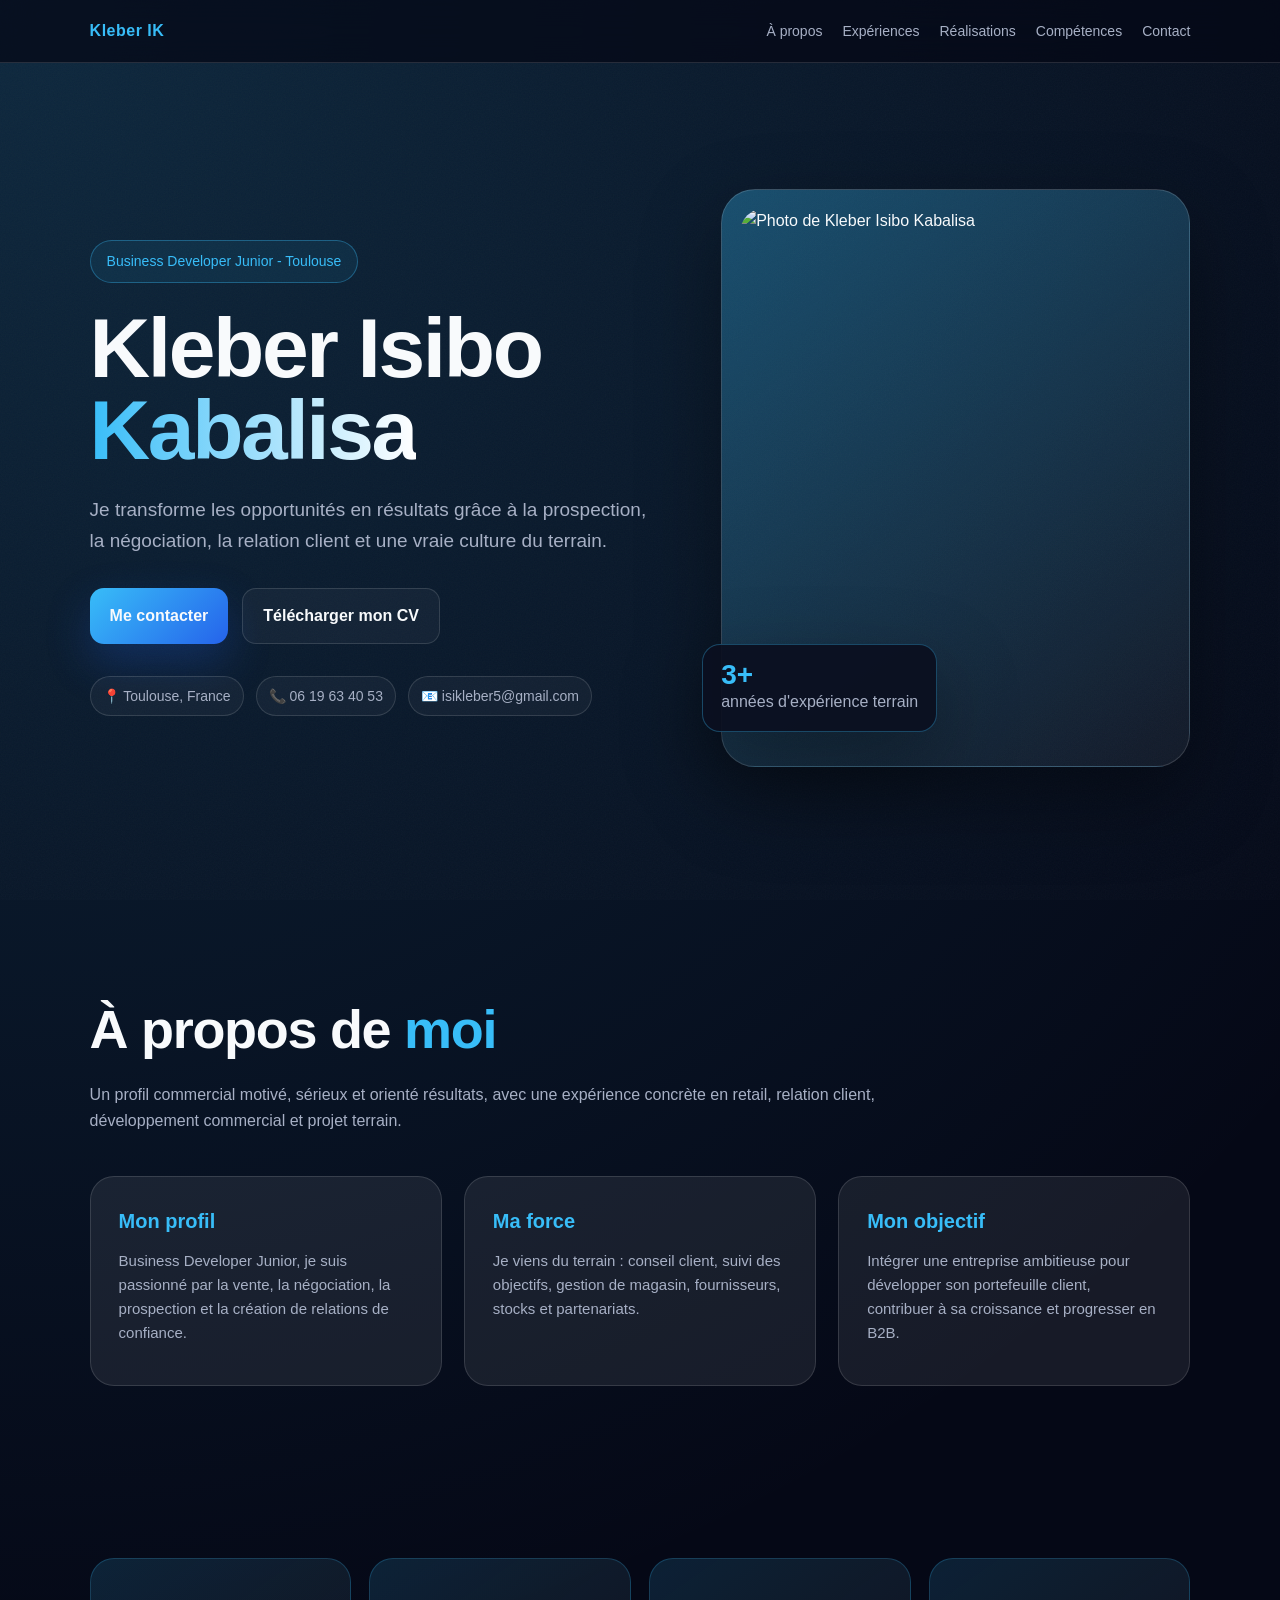
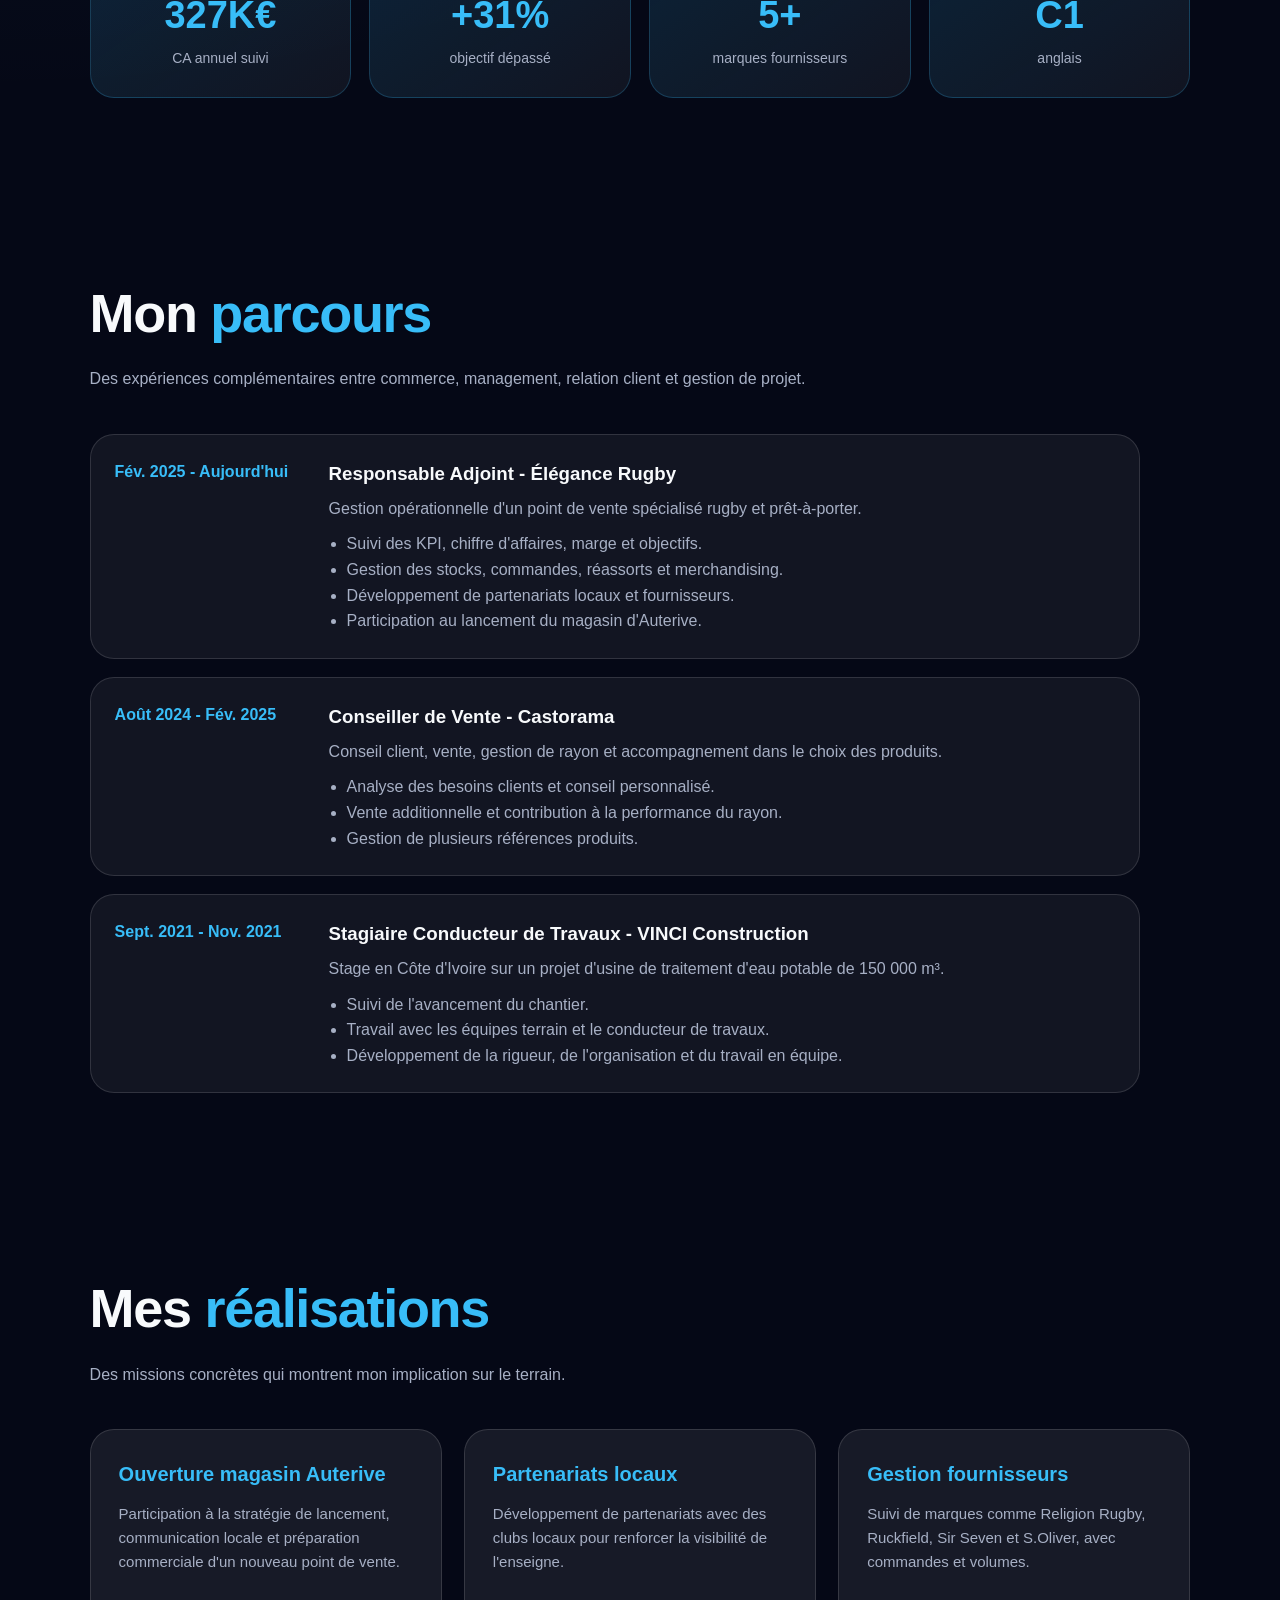
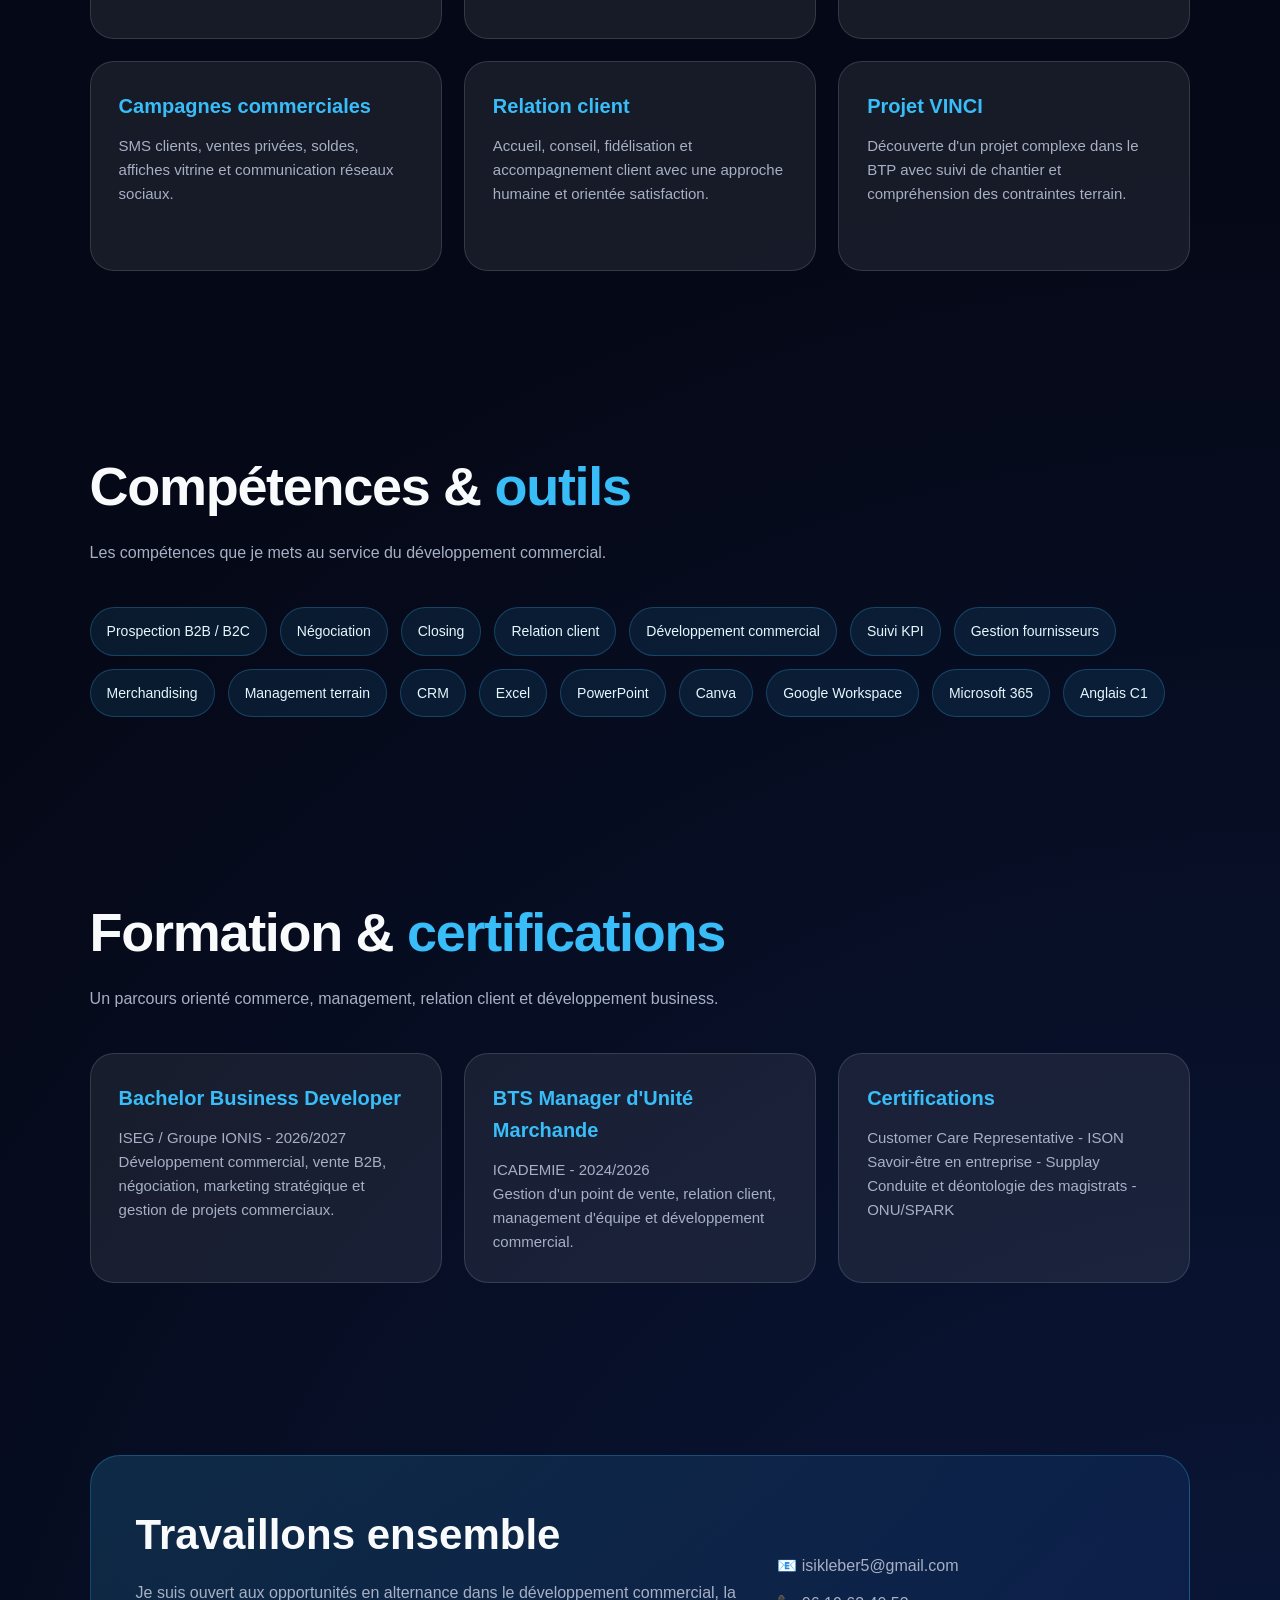
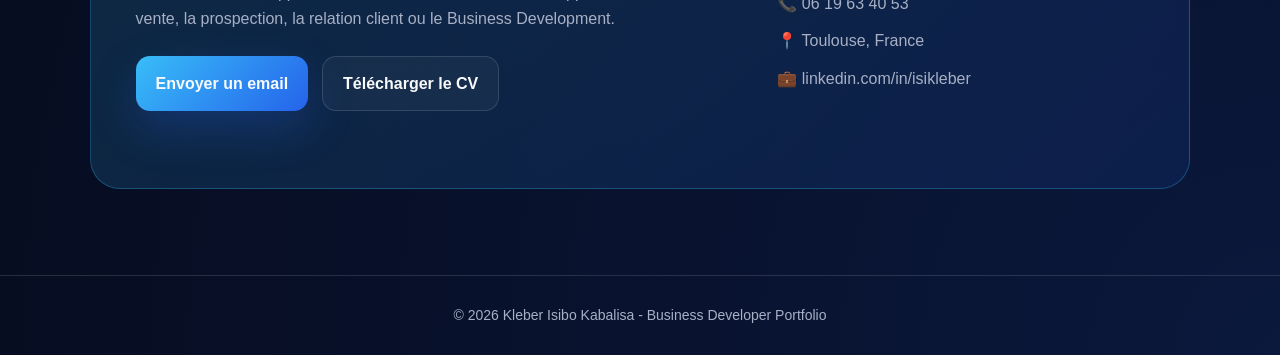
==== index.html @ 470074a5 "Add files via upload" ====
<!DOCTYPE html>
<html lang="fr">
<head>
  <meta charset="UTF-8" />
  <meta name="viewport" content="width=device-width, initial-scale=1.0" />
  <title>Kleber Isibo Kabalisa | Business Developer</title>
  <meta name="description" content="Portfolio professionnel de Kleber Isibo Kabalisa, Business Developer Junior basé à Toulouse." />
  <meta property="og:title" content="Kleber Isibo Kabalisa | Business Developer" />
  <meta property="og:description" content="Portfolio, expériences, réalisations et contact professionnel." />
  <style>
    :root{--bg:#050816;--bg2:#0b1020;--text:#f8fafc;--muted:#a7b0c5;--blue:#38bdf8;--blue2:#2563eb;--card:rgba(255,255,255,.075);--line:rgba(255,255,255,.13);--shadow:0 30px 80px rgba(0,0,0,.35)}
    *{box-sizing:border-box;margin:0;padding:0;scroll-behavior:smooth;font-family:Inter,Arial,sans-serif}body{background:radial-gradient(circle at top left,rgba(56,189,248,.18),transparent 32%),radial-gradient(circle at bottom right,rgba(37,99,235,.18),transparent 34%),var(--bg);color:var(--text);line-height:1.6;overflow-x:hidden}a{text-decoration:none;color:inherit}.noise{position:fixed;inset:0;pointer-events:none;opacity:.06;background-image:url("data:image/svg+xml,%3Csvg xmlns='http://www.w3.org/2000/svg' width='140' height='140'%3E%3Cfilter id='n'%3E%3CfeTurbulence type='fractalNoise' baseFrequency='.75' numOctaves='3' stitchTiles='stitch'/%3E%3C/filter%3E%3Crect width='100%25' height='100%25' filter='url(%23n)' opacity='.55'/%3E%3C/svg%3E");z-index:1}nav{position:fixed;z-index:30;top:0;left:0;width:100%;padding:18px 7%;display:flex;justify-content:space-between;align-items:center;background:rgba(5,8,22,.72);backdrop-filter:blur(18px);border-bottom:1px solid var(--line)}.logo{font-weight:900;color:var(--blue);letter-spacing:.5px}.nav{display:flex;gap:20px;color:var(--muted);font-size:14px}.nav a:hover{color:var(--blue)}.hero{min-height:100vh;padding:128px 7% 72px;display:grid;grid-template-columns:1.1fr .9fr;gap:58px;align-items:center;position:relative;z-index:2}.badge{display:inline-flex;padding:9px 16px;border-radius:99px;border:1px solid rgba(56,189,248,.35);background:rgba(56,189,248,.08);color:var(--blue);font-size:14px;margin-bottom:24px}.hero h1{font-size:clamp(44px,7vw,84px);line-height:.98;letter-spacing:-2.4px;margin-bottom:24px}.hero h1 span{background:linear-gradient(90deg,#38bdf8,#fff);-webkit-background-clip:text;color:transparent}.lead{color:var(--muted);font-size:19px;max-width:720px;margin-bottom:32px}.buttons{display:flex;gap:14px;flex-wrap:wrap;margin-bottom:32px}.btn{padding:14px 20px;border-radius:14px;font-weight:850;display:inline-flex;align-items:center;gap:8px;transition:.25s}.primary{background:linear-gradient(135deg,var(--blue),var(--blue2));box-shadow:0 18px 44px rgba(37,99,235,.25)}.secondary{border:1px solid var(--line);background:rgba(255,255,255,.04)}.btn:hover{transform:translateY(-4px)}.quick{display:flex;gap:12px;flex-wrap:wrap;color:var(--muted);font-size:14px}.quick span{border:1px solid var(--line);background:rgba(255,255,255,.04);padding:8px 12px;border-radius:99px}.portrait{padding:18px;border-radius:34px;border:1px solid rgba(255,255,255,.15);background:linear-gradient(145deg,rgba(56,189,248,.32),rgba(255,255,255,.05));box-shadow:var(--shadow);position:relative}.portrait img{width:100%;display:block;aspect-ratio:4/5;object-fit:cover;object-position:center top;border-radius:25px}.float{position:absolute;left:-20px;bottom:34px;background:rgba(11,16,32,.92);border:1px solid rgba(56,189,248,.32);padding:16px 18px;border-radius:18px;box-shadow:var(--shadow);color:var(--muted)}.float strong{display:block;color:var(--blue);font-size:28px;line-height:1}section{position:relative;z-index:2;padding:86px 7%}.head{max-width:850px;margin-bottom:42px}.head h2{font-size:clamp(32px,5vw,54px);letter-spacing:-1.3px;margin-bottom:10px}.head span{color:var(--blue)}.head p{color:var(--muted)}.grid{display:grid;grid-template-columns:repeat(3,1fr);gap:22px}.card{background:var(--card);border:1px solid var(--line);border-radius:24px;padding:28px;transition:.25s;min-height:210px}.card:hover{transform:translateY(-8px);border-color:rgba(56,189,248,.45);box-shadow:var(--shadow)}.card h3{font-size:20px;color:var(--blue);margin-bottom:12px}.card p,.card li{color:var(--muted);font-size:15px}ul{margin-left:18px;margin-top:10px}.stats{display:grid;grid-template-columns:repeat(4,1fr);gap:18px}.stat{background:linear-gradient(145deg,rgba(56,189,248,.14),rgba(255,255,255,.05));border:1px solid rgba(56,189,248,.22);border-radius:24px;padding:26px;text-align:center}.stat strong{font-size:38px;color:var(--blue);display:block}.stat span{color:var(--muted);font-size:14px}.timeline{display:grid;gap:18px;max-width:1050px}.item{display:grid;grid-template-columns:190px 1fr;gap:24px;background:rgba(255,255,255,.055);border:1px solid var(--line);border-radius:24px;padding:24px}.date{color:var(--blue);font-weight:900}.item h3{margin-bottom:7px}.item p,.item li{color:var(--muted)}.skills{display:flex;flex-wrap:wrap;gap:13px}.skill{padding:12px 16px;border-radius:99px;border:1px solid rgba(56,189,248,.25);background:rgba(56,189,248,.1);color:#e6f7ff;font-size:14px}.contact{display:grid;grid-template-columns:1.25fr .75fr;gap:30px;align-items:center;border-radius:30px;border:1px solid rgba(56,189,248,.28);background:linear-gradient(135deg,rgba(56,189,248,.17),rgba(37,99,235,.1));padding:45px}.contact h2{font-size:42px;margin-bottom:12px}.contact p,.contact-list{color:var(--muted)}.contact-list{display:grid;gap:12px}.reveal{opacity:0;transform:translateY(26px);animation:reveal .8s ease forwards}@keyframes reveal{to{opacity:1;transform:none}}footer{position:relative;z-index:2;text-align:center;border-top:1px solid var(--line);padding:28px 7%;color:var(--muted);font-size:14px}@media(max-width:960px){.hero,.contact{grid-template-columns:1fr}.grid,.stats{grid-template-columns:1fr 1fr}.float{left:12px}}@media(max-width:680px){nav{align-items:flex-start;flex-direction:column;gap:10px}.nav{flex-wrap:wrap;gap:12px}.hero{padding-top:165px}.grid,.stats{grid-template-columns:1fr}.item{grid-template-columns:1fr}.hero h1{letter-spacing:-1px}}
  </style>
</head>
<body>
<div class="noise"></div>
<nav><div class="logo">Kleber IK</div><div class="nav"><a href="#about">À propos</a><a href="#experience">Expériences</a><a href="#projects">Réalisations</a><a href="#skills">Compétences</a><a href="#contact">Contact</a></div></nav>
<header class="hero">
  <div class="reveal"><div class="badge">Business Developer Junior - Toulouse</div><h1>Kleber Isibo <span>Kabalisa</span></h1><p class="lead">Je transforme les opportunités en résultats grâce à la prospection, la négociation, la relation client et une vraie culture du terrain.</p><div class="buttons"><a class="btn primary" href="#contact">Me contacter</a><a class="btn secondary" href="CV_Kleber_Isibo_Kabalisa_Premium.pdf" download>Télécharger mon CV</a></div><div class="quick"><span>📍 Toulouse, France</span><span>📞 06 19 63 40 53</span><span>📧 isikleber5@gmail.com</span></div></div>
  <div class="portrait reveal"><img src="photo-kleber.jpeg" alt="Photo de Kleber Isibo Kabalisa"><div class="float"><strong>3+</strong>années d'expérience terrain</div></div>
</header>
<section id="about"><div class="head"><h2>À propos de <span>moi</span></h2><p>Un profil commercial motivé, sérieux et orienté résultats, avec une expérience concrète en retail, relation client, développement commercial et projet terrain.</p></div><div class="grid"><div class="card"><h3>Mon profil</h3><p>Business Developer Junior, je suis passionné par la vente, la négociation, la prospection et la création de relations de confiance.</p></div><div class="card"><h3>Ma force</h3><p>Je viens du terrain : conseil client, suivi des objectifs, gestion de magasin, fournisseurs, stocks et partenariats.</p></div><div class="card"><h3>Mon objectif</h3><p>Intégrer une entreprise ambitieuse pour développer son portefeuille client, contribuer à sa croissance et progresser en B2B.</p></div></div></section>
<section><div class="stats"><div class="stat"><strong>327K€</strong><span>CA annuel suivi</span></div><div class="stat"><strong>+31%</strong><span>objectif dépassé</span></div><div class="stat"><strong>5+</strong><span>marques fournisseurs</span></div><div class="stat"><strong>C1</strong><span>anglais</span></div></div></section>
<section id="experience"><div class="head"><h2>Mon <span>parcours</span></h2><p>Des expériences complémentaires entre commerce, management, relation client et gestion de projet.</p></div><div class="timeline"><div class="item"><div class="date">Fév. 2025 - Aujourd'hui</div><div><h3>Responsable Adjoint - Élégance Rugby</h3><p>Gestion opérationnelle d'un point de vente spécialisé rugby et prêt-à-porter.</p><ul><li>Suivi des KPI, chiffre d'affaires, marge et objectifs.</li><li>Gestion des stocks, commandes, réassorts et merchandising.</li><li>Développement de partenariats locaux et fournisseurs.</li><li>Participation au lancement du magasin d'Auterive.</li></ul></div></div><div class="item"><div class="date">Août 2024 - Fév. 2025</div><div><h3>Conseiller de Vente - Castorama</h3><p>Conseil client, vente, gestion de rayon et accompagnement dans le choix des produits.</p><ul><li>Analyse des besoins clients et conseil personnalisé.</li><li>Vente additionnelle et contribution à la performance du rayon.</li><li>Gestion de plusieurs références produits.</li></ul></div></div><div class="item"><div class="date">Sept. 2021 - Nov. 2021</div><div><h3>Stagiaire Conducteur de Travaux - VINCI Construction</h3><p>Stage en Côte d'Ivoire sur un projet d'usine de traitement d'eau potable de 150 000 m³.</p><ul><li>Suivi de l'avancement du chantier.</li><li>Travail avec les équipes terrain et le conducteur de travaux.</li><li>Développement de la rigueur, de l'organisation et du travail en équipe.</li></ul></div></div></div></section>
<section id="projects"><div class="head"><h2>Mes <span>réalisations</span></h2><p>Des missions concrètes qui montrent mon implication sur le terrain.</p></div><div class="grid"><div class="card"><h3>Ouverture magasin Auterive</h3><p>Participation à la stratégie de lancement, communication locale et préparation commerciale d'un nouveau point de vente.</p></div><div class="card"><h3>Partenariats locaux</h3><p>Développement de partenariats avec des clubs locaux pour renforcer la visibilité de l'enseigne.</p></div><div class="card"><h3>Gestion fournisseurs</h3><p>Suivi de marques comme Religion Rugby, Ruckfield, Sir Seven et S.Oliver, avec commandes et volumes.</p></div><div class="card"><h3>Campagnes commerciales</h3><p>SMS clients, ventes privées, soldes, affiches vitrine et communication réseaux sociaux.</p></div><div class="card"><h3>Relation client</h3><p>Accueil, conseil, fidélisation et accompagnement client avec une approche humaine et orientée satisfaction.</p></div><div class="card"><h3>Projet VINCI</h3><p>Découverte d'un projet complexe dans le BTP avec suivi de chantier et compréhension des contraintes terrain.</p></div></div></section>
<section id="skills"><div class="head"><h2>Compétences & <span>outils</span></h2><p>Les compétences que je mets au service du développement commercial.</p></div><div class="skills"><span class="skill">Prospection B2B / B2C</span><span class="skill">Négociation</span><span class="skill">Closing</span><span class="skill">Relation client</span><span class="skill">Développement commercial</span><span class="skill">Suivi KPI</span><span class="skill">Gestion fournisseurs</span><span class="skill">Merchandising</span><span class="skill">Management terrain</span><span class="skill">CRM</span><span class="skill">Excel</span><span class="skill">PowerPoint</span><span class="skill">Canva</span><span class="skill">Google Workspace</span><span class="skill">Microsoft 365</span><span class="skill">Anglais C1</span></div></section>
<section><div class="head"><h2>Formation & <span>certifications</span></h2><p>Un parcours orienté commerce, management, relation client et développement business.</p></div><div class="grid"><div class="card"><h3>Bachelor Business Developer</h3><p>ISEG / Groupe IONIS - 2026/2027</p><p>Développement commercial, vente B2B, négociation, marketing stratégique et gestion de projets commerciaux.</p></div><div class="card"><h3>BTS Manager d'Unité Marchande</h3><p>ICADEMIE - 2024/2026</p><p>Gestion d'un point de vente, relation client, management d'équipe et développement commercial.</p></div><div class="card"><h3>Certifications</h3><p>Customer Care Representative - ISON</p><p>Savoir-être en entreprise - Supplay</p><p>Conduite et déontologie des magistrats - ONU/SPARK</p></div></div></section>
<section id="contact"><div class="contact"><div><h2>Travaillons ensemble</h2><p>Je suis ouvert aux opportunités en alternance dans le développement commercial, la vente, la prospection, la relation client ou le Business Development.</p><div class="buttons" style="margin-top:24px"><a class="btn primary" href="mailto:isikleber5@gmail.com">Envoyer un email</a><a class="btn secondary" href="CV_Kleber_Isibo_Kabalisa_Premium.pdf" download>Télécharger le CV</a></div></div><div class="contact-list"><div>📧 isikleber5@gmail.com</div><div>📞 06 19 63 40 53</div><div>📍 Toulouse, France</div><div>💼 linkedin.com/in/isikleber</div></div></div></section>
<footer>© 2026 Kleber Isibo Kabalisa - Business Developer Portfolio</footer>
</body></html>
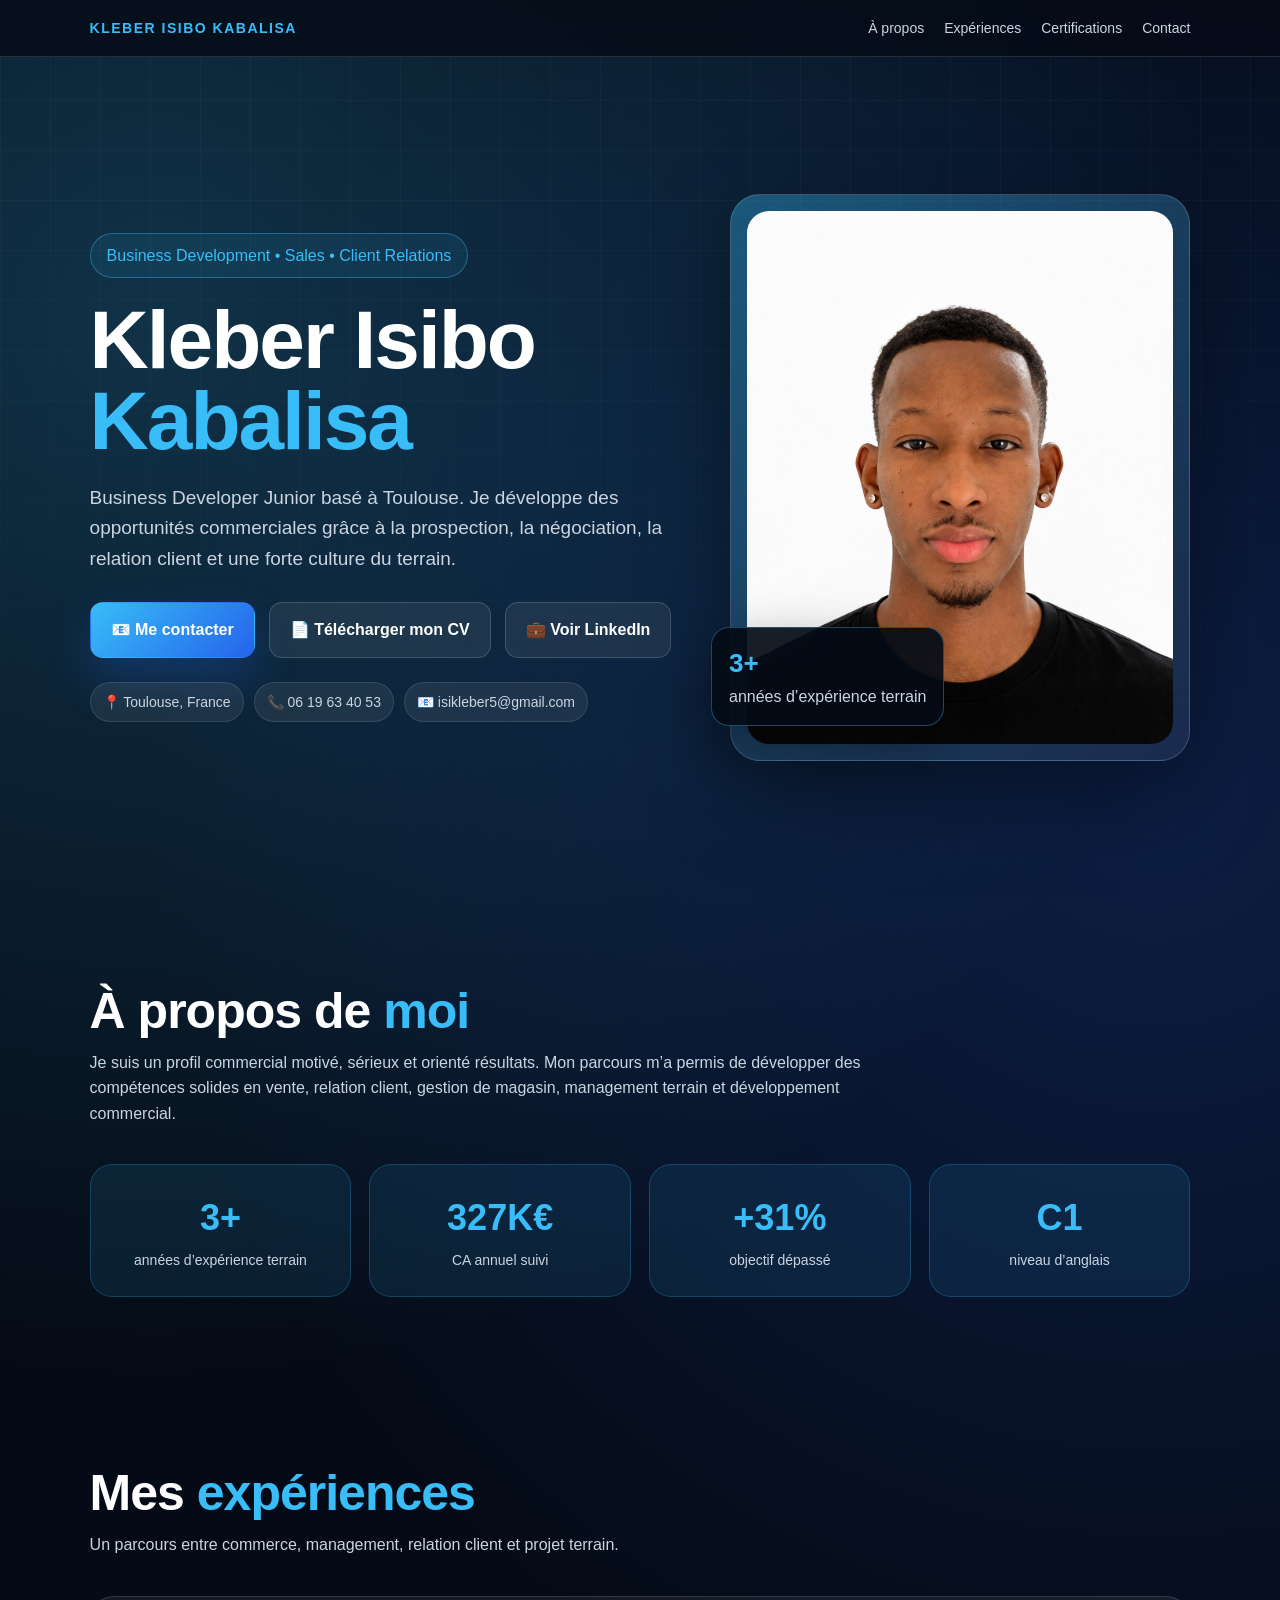
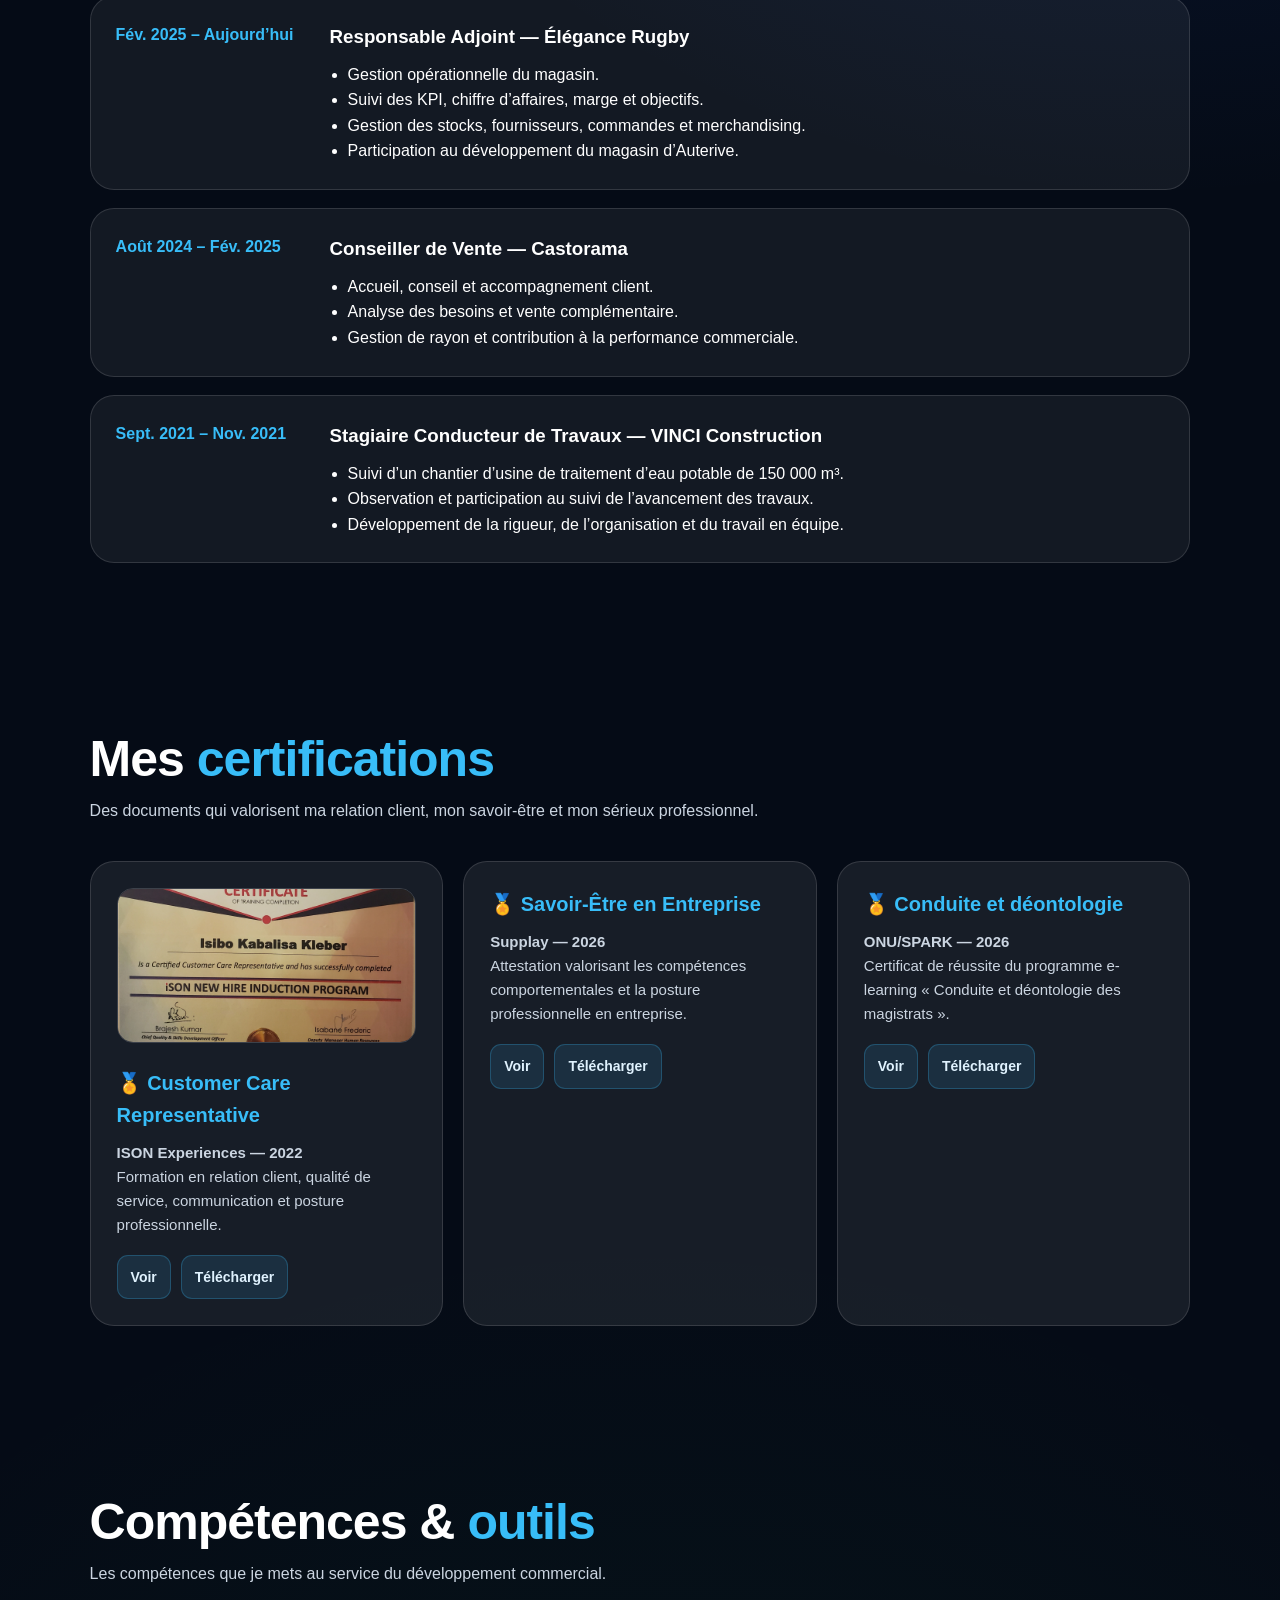
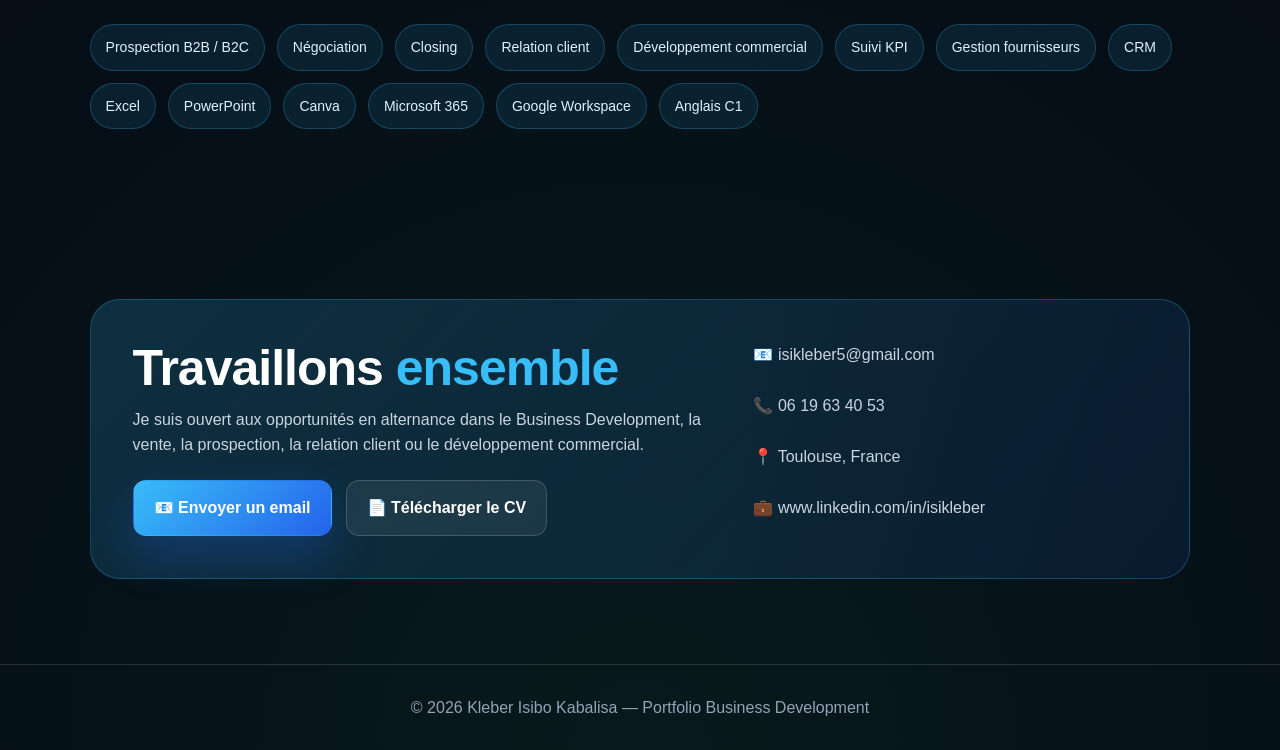
==== commit 1b1d9854: "Add files via upload" ====
--- a/index.html
+++ b/index.html
@@ -3,28 +3,525 @@
 <head>
   <meta charset="UTF-8" />
   <meta name="viewport" content="width=device-width, initial-scale=1.0" />
-  <title>Kleber Isibo Kabalisa | Business Developer</title>
-  <meta name="description" content="Portfolio professionnel de Kleber Isibo Kabalisa, Business Developer Junior basé à Toulouse." />
-  <meta property="og:title" content="Kleber Isibo Kabalisa | Business Developer" />
-  <meta property="og:description" content="Portfolio, expériences, réalisations et contact professionnel." />
+  <title>Kleber Isibo Kabalisa | Business Development</title>
+  <meta name="description" content="Portfolio professionnel de Kleber Isibo Kabalisa, Business Development, Sales et Client Relations à Toulouse." />
   <style>
-    :root{--bg:#050816;--bg2:#0b1020;--text:#f8fafc;--muted:#a7b0c5;--blue:#38bdf8;--blue2:#2563eb;--card:rgba(255,255,255,.075);--line:rgba(255,255,255,.13);--shadow:0 30px 80px rgba(0,0,0,.35)}
-    *{box-sizing:border-box;margin:0;padding:0;scroll-behavior:smooth;font-family:Inter,Arial,sans-serif}body{background:radial-gradient(circle at top left,rgba(56,189,248,.18),transparent 32%),radial-gradient(circle at bottom right,rgba(37,99,235,.18),transparent 34%),var(--bg);color:var(--text);line-height:1.6;overflow-x:hidden}a{text-decoration:none;color:inherit}.noise{position:fixed;inset:0;pointer-events:none;opacity:.06;background-image:url("data:image/svg+xml,%3Csvg xmlns='http://www.w3.org/2000/svg' width='140' height='140'%3E%3Cfilter id='n'%3E%3CfeTurbulence type='fractalNoise' baseFrequency='.75' numOctaves='3' stitchTiles='stitch'/%3E%3C/filter%3E%3Crect width='100%25' height='100%25' filter='url(%23n)' opacity='.55'/%3E%3C/svg%3E");z-index:1}nav{position:fixed;z-index:30;top:0;left:0;width:100%;padding:18px 7%;display:flex;justify-content:space-between;align-items:center;background:rgba(5,8,22,.72);backdrop-filter:blur(18px);border-bottom:1px solid var(--line)}.logo{font-weight:900;color:var(--blue);letter-spacing:.5px}.nav{display:flex;gap:20px;color:var(--muted);font-size:14px}.nav a:hover{color:var(--blue)}.hero{min-height:100vh;padding:128px 7% 72px;display:grid;grid-template-columns:1.1fr .9fr;gap:58px;align-items:center;position:relative;z-index:2}.badge{display:inline-flex;padding:9px 16px;border-radius:99px;border:1px solid rgba(56,189,248,.35);background:rgba(56,189,248,.08);color:var(--blue);font-size:14px;margin-bottom:24px}.hero h1{font-size:clamp(44px,7vw,84px);line-height:.98;letter-spacing:-2.4px;margin-bottom:24px}.hero h1 span{background:linear-gradient(90deg,#38bdf8,#fff);-webkit-background-clip:text;color:transparent}.lead{color:var(--muted);font-size:19px;max-width:720px;margin-bottom:32px}.buttons{display:flex;gap:14px;flex-wrap:wrap;margin-bottom:32px}.btn{padding:14px 20px;border-radius:14px;font-weight:850;display:inline-flex;align-items:center;gap:8px;transition:.25s}.primary{background:linear-gradient(135deg,var(--blue),var(--blue2));box-shadow:0 18px 44px rgba(37,99,235,.25)}.secondary{border:1px solid var(--line);background:rgba(255,255,255,.04)}.btn:hover{transform:translateY(-4px)}.quick{display:flex;gap:12px;flex-wrap:wrap;color:var(--muted);font-size:14px}.quick span{border:1px solid var(--line);background:rgba(255,255,255,.04);padding:8px 12px;border-radius:99px}.portrait{padding:18px;border-radius:34px;border:1px solid rgba(255,255,255,.15);background:linear-gradient(145deg,rgba(56,189,248,.32),rgba(255,255,255,.05));box-shadow:var(--shadow);position:relative}.portrait img{width:100%;display:block;aspect-ratio:4/5;object-fit:cover;object-position:center top;border-radius:25px}.float{position:absolute;left:-20px;bottom:34px;background:rgba(11,16,32,.92);border:1px solid rgba(56,189,248,.32);padding:16px 18px;border-radius:18px;box-shadow:var(--shadow);color:var(--muted)}.float strong{display:block;color:var(--blue);font-size:28px;line-height:1}section{position:relative;z-index:2;padding:86px 7%}.head{max-width:850px;margin-bottom:42px}.head h2{font-size:clamp(32px,5vw,54px);letter-spacing:-1.3px;margin-bottom:10px}.head span{color:var(--blue)}.head p{color:var(--muted)}.grid{display:grid;grid-template-columns:repeat(3,1fr);gap:22px}.card{background:var(--card);border:1px solid var(--line);border-radius:24px;padding:28px;transition:.25s;min-height:210px}.card:hover{transform:translateY(-8px);border-color:rgba(56,189,248,.45);box-shadow:var(--shadow)}.card h3{font-size:20px;color:var(--blue);margin-bottom:12px}.card p,.card li{color:var(--muted);font-size:15px}ul{margin-left:18px;margin-top:10px}.stats{display:grid;grid-template-columns:repeat(4,1fr);gap:18px}.stat{background:linear-gradient(145deg,rgba(56,189,248,.14),rgba(255,255,255,.05));border:1px solid rgba(56,189,248,.22);border-radius:24px;padding:26px;text-align:center}.stat strong{font-size:38px;color:var(--blue);display:block}.stat span{color:var(--muted);font-size:14px}.timeline{display:grid;gap:18px;max-width:1050px}.item{display:grid;grid-template-columns:190px 1fr;gap:24px;background:rgba(255,255,255,.055);border:1px solid var(--line);border-radius:24px;padding:24px}.date{color:var(--blue);font-weight:900}.item h3{margin-bottom:7px}.item p,.item li{color:var(--muted)}.skills{display:flex;flex-wrap:wrap;gap:13px}.skill{padding:12px 16px;border-radius:99px;border:1px solid rgba(56,189,248,.25);background:rgba(56,189,248,.1);color:#e6f7ff;font-size:14px}.contact{display:grid;grid-template-columns:1.25fr .75fr;gap:30px;align-items:center;border-radius:30px;border:1px solid rgba(56,189,248,.28);background:linear-gradient(135deg,rgba(56,189,248,.17),rgba(37,99,235,.1));padding:45px}.contact h2{font-size:42px;margin-bottom:12px}.contact p,.contact-list{color:var(--muted)}.contact-list{display:grid;gap:12px}.reveal{opacity:0;transform:translateY(26px);animation:reveal .8s ease forwards}@keyframes reveal{to{opacity:1;transform:none}}footer{position:relative;z-index:2;text-align:center;border-top:1px solid var(--line);padding:28px 7%;color:var(--muted);font-size:14px}@media(max-width:960px){.hero,.contact{grid-template-columns:1fr}.grid,.stats{grid-template-columns:1fr 1fr}.float{left:12px}}@media(max-width:680px){nav{align-items:flex-start;flex-direction:column;gap:10px}.nav{flex-wrap:wrap;gap:12px}.hero{padding-top:165px}.grid,.stats{grid-template-columns:1fr}.item{grid-template-columns:1fr}.hero h1{letter-spacing:-1px}}
+    :root{
+      --bg:#050b16;
+      --bg2:#071426;
+      --card:rgba(255,255,255,.075);
+      --line:rgba(255,255,255,.13);
+      --text:#ffffff;
+      --muted:#cbd5e1;
+      --blue:#38bdf8;
+      --blue2:#2563eb;
+      --green:#22c55e;
+    }
+
+    *{margin:0;padding:0;box-sizing:border-box;font-family:Arial,Helvetica,sans-serif;scroll-behavior:smooth}
+    body{
+      background:
+        radial-gradient(circle at 12% 8%, rgba(56,189,248,.22), transparent 28%),
+        radial-gradient(circle at 90% 20%, rgba(37,99,235,.22), transparent 30%),
+        radial-gradient(circle at 50% 100%, rgba(34,197,94,.08), transparent 28%),
+        var(--bg);
+      color:var(--text);
+      line-height:1.6;
+      overflow-x:hidden;
+    }
+
+    body:before{
+      content:"";
+      position:fixed;
+      inset:0;
+      background-image:
+        linear-gradient(rgba(255,255,255,.035) 1px, transparent 1px),
+        linear-gradient(90deg, rgba(255,255,255,.035) 1px, transparent 1px);
+      background-size:50px 50px;
+      mask-image:linear-gradient(to bottom, black, transparent);
+      pointer-events:none;
+      z-index:-1;
+    }
+
+    a{text-decoration:none;color:inherit}
+
+    nav{
+      position:fixed;
+      top:0;
+      width:100%;
+      padding:17px 7%;
+      display:flex;
+      justify-content:space-between;
+      align-items:center;
+      background:rgba(5,11,22,.82);
+      backdrop-filter:blur(16px);
+      border-bottom:1px solid var(--line);
+      z-index:50;
+    }
+
+    .logo{
+      font-size:14px;
+      letter-spacing:1.5px;
+      font-weight:900;
+      color:var(--blue);
+      text-transform:uppercase;
+    }
+
+    .navlinks{display:flex;gap:20px;font-size:14px;color:var(--muted)}
+    .navlinks a{transition:.25s}
+    .navlinks a:hover{color:var(--blue)}
+
+    header{
+      min-height:100vh;
+      display:grid;
+      grid-template-columns:1.12fr .88fr;
+      gap:55px;
+      align-items:center;
+      padding:125px 7% 70px;
+    }
+
+    .badge{
+      display:inline-flex;
+      padding:9px 16px;
+      border:1px solid rgba(56,189,248,.38);
+      color:var(--blue);
+      border-radius:999px;
+      background:rgba(56,189,248,.09);
+      margin-bottom:22px;
+      animation:fadeUp .8s ease both;
+    }
+
+    h1{
+      font-size:clamp(42px,7vw,82px);
+      line-height:.98;
+      letter-spacing:-2px;
+      margin-bottom:22px;
+      animation:fadeUp .9s ease both .1s;
+    }
+
+    h1 span,h2 span{color:var(--blue)}
+
+    .hero p{
+      color:var(--muted);
+      font-size:19px;
+      max-width:700px;
+      margin-bottom:28px;
+      animation:fadeUp .9s ease both .2s;
+    }
+
+    .buttons{
+      display:flex;
+      flex-wrap:wrap;
+      gap:14px;
+      margin-top:22px;
+      animation:fadeUp .9s ease both .3s;
+    }
+
+    .btn{
+      padding:14px 20px;
+      border-radius:13px;
+      font-weight:850;
+      display:inline-flex;
+      align-items:center;
+      gap:8px;
+      transition:.28s;
+      border:1px solid transparent;
+    }
+
+    .btn-primary{
+      background:linear-gradient(135deg,var(--blue),var(--blue2));
+      color:white;
+      box-shadow:0 20px 45px rgba(37,99,235,.28);
+    }
+
+    .btn-dark{
+      background:rgba(255,255,255,.07);
+      border-color:rgba(255,255,255,.16);
+      color:white;
+    }
+
+    .btn:hover{
+      transform:translateY(-4px);
+      box-shadow:0 18px 45px rgba(0,0,0,.25);
+    }
+
+    .quick{
+      display:flex;
+      flex-wrap:wrap;
+      gap:10px;
+      margin-top:24px;
+      color:var(--muted);
+      font-size:14px;
+      animation:fadeUp .9s ease both .4s;
+    }
+
+    .quick span{
+      background:rgba(255,255,255,.07);
+      border:1px solid rgba(255,255,255,.11);
+      padding:8px 12px;
+      border-radius:999px;
+    }
+
+    .photo-card{
+      position:relative;
+      padding:16px;
+      border-radius:30px;
+      background:linear-gradient(145deg,rgba(56,189,248,.35),rgba(255,255,255,.06));
+      border:1px solid rgba(255,255,255,.16);
+      box-shadow:0 35px 90px rgba(0,0,0,.40);
+      animation:floatIn 1.1s ease both .2s;
+    }
+
+    .photo-card img{
+      width:100%;
+      display:block;
+      aspect-ratio:4/5;
+      object-fit:cover;
+      object-position:center top;
+      border-radius:22px;
+    }
+
+    .float-badge{
+      position:absolute;
+      left:-20px;
+      bottom:34px;
+      background:rgba(5,11,22,.92);
+      border:1px solid rgba(56,189,248,.35);
+      border-radius:18px;
+      padding:15px 17px;
+      color:var(--muted);
+      box-shadow:0 20px 55px rgba(0,0,0,.40);
+      animation:pulse 2.6s ease-in-out infinite;
+    }
+
+    .float-badge strong{display:block;color:var(--blue);font-size:26px}
+
+    section{padding:85px 7%}
+
+    .section-head{max-width:820px;margin-bottom:38px}
+    h2{font-size:clamp(31px,5vw,50px);line-height:1.05;margin-bottom:12px;letter-spacing:-1px}
+    .subtitle{color:var(--muted);max-width:780px}
+
+    .grid{display:grid;grid-template-columns:repeat(3,1fr);gap:20px}
+    .card{
+      background:var(--card);
+      border:1px solid var(--line);
+      border-radius:24px;
+      padding:26px;
+      transition:.28s;
+      position:relative;
+      overflow:hidden;
+    }
+
+    .card:before{
+      content:"";
+      position:absolute;
+      top:0;
+      left:-100%;
+      width:100%;
+      height:100%;
+      background:linear-gradient(90deg,transparent,rgba(255,255,255,.07),transparent);
+      transition:.6s;
+    }
+
+    .card:hover:before{left:100%}
+    .card:hover{
+      transform:translateY(-8px);
+      border-color:rgba(56,189,248,.45);
+      box-shadow:0 24px 65px rgba(0,0,0,.28);
+    }
+
+    .card h3{color:var(--blue);margin-bottom:10px;font-size:20px}
+    .card p,.card li{color:var(--muted);font-size:15px}
+    ul{margin-left:18px;margin-top:10px}
+
+    .stats{display:grid;grid-template-columns:repeat(4,1fr);gap:18px}
+    .stat{
+      text-align:center;
+      padding:24px;
+      background:rgba(56,189,248,.1);
+      border:1px solid rgba(56,189,248,.22);
+      border-radius:22px;
+      transition:.25s;
+    }
+    .stat:hover{transform:translateY(-6px)}
+    .stat strong{display:block;color:var(--blue);font-size:36px}
+    .stat span{color:var(--muted);font-size:14px}
+
+    .timeline{display:grid;gap:18px}
+    .timeline-item{
+      display:grid;
+      grid-template-columns:190px 1fr;
+      gap:24px;
+      padding:25px;
+      background:rgba(255,255,255,.06);
+      border:1px solid var(--line);
+      border-radius:24px;
+      transition:.25s;
+    }
+    .timeline-item:hover{transform:translateX(6px);border-color:rgba(56,189,248,.38)}
+    .date{color:var(--blue);font-weight:900}
+
+    .cert-actions{margin-top:18px;display:flex;gap:10px;flex-wrap:wrap}
+    .mini-btn{
+      padding:10px 13px;
+      border-radius:11px;
+      background:rgba(56,189,248,.12);
+      border:1px solid rgba(56,189,248,.25);
+      color:#e0f2fe;
+      font-weight:800;
+      font-size:14px;
+      transition:.25s;
+    }
+    .mini-btn:hover{background:rgba(56,189,248,.22);transform:translateY(-2px)}
+
+    .certificate-preview{
+      width:100%;
+      height:155px;
+      object-fit:cover;
+      object-position:center;
+      border-radius:16px;
+      margin-bottom:16px;
+      border:1px solid rgba(255,255,255,.16);
+    }
+
+    .skills{display:flex;flex-wrap:wrap;gap:12px}
+    .skill{
+      padding:11px 15px;
+      border-radius:999px;
+      background:rgba(56,189,248,.10);
+      border:1px solid rgba(56,189,248,.25);
+      color:#e0f2fe;
+      font-size:14px;
+      transition:.25s;
+    }
+    .skill:hover{transform:translateY(-3px);background:rgba(56,189,248,.18)}
+
+    .contact{
+      background:linear-gradient(135deg,rgba(56,189,248,.18),rgba(37,99,235,.10));
+      border:1px solid rgba(56,189,248,.26);
+      border-radius:30px;
+      padding:42px;
+      display:grid;
+      grid-template-columns:1.2fr .8fr;
+      gap:30px;
+    }
+
+    .contact-list{color:var(--muted);display:grid;gap:11px}
+    footer{padding:30px 7%;text-align:center;color:#94a3b8;border-top:1px solid var(--line)}
+
+    .reveal{opacity:0;transform:translateY(28px);animation:fadeUp .8s ease forwards}
+    @keyframes fadeUp{from{opacity:0;transform:translateY(28px)}to{opacity:1;transform:translateY(0)}}
+    @keyframes floatIn{from{opacity:0;transform:translateX(35px) scale(.97)}to{opacity:1;transform:translateX(0) scale(1)}}
+    @keyframes pulse{0%,100%{transform:translateY(0)}50%{transform:translateY(-7px)}}
+
+    @media(max-width:960px){
+      header,.contact{grid-template-columns:1fr}
+      .grid,.stats{grid-template-columns:1fr 1fr}
+      .float-badge{left:15px}
+    }
+
+    @media(max-width:650px){
+      nav{flex-direction:column;gap:10px;align-items:flex-start}
+      .navlinks{flex-wrap:wrap;gap:12px}
+      header{padding-top:170px}
+      .grid,.stats{grid-template-columns:1fr}
+      .timeline-item{grid-template-columns:1fr}
+      h1{letter-spacing:-1px}
+    }
   </style>
 </head>
 <body>
-<div class="noise"></div>
-<nav><div class="logo">Kleber IK</div><div class="nav"><a href="#about">À propos</a><a href="#experience">Expériences</a><a href="#projects">Réalisations</a><a href="#skills">Compétences</a><a href="#contact">Contact</a></div></nav>
-<header class="hero">
-  <div class="reveal"><div class="badge">Business Developer Junior - Toulouse</div><h1>Kleber Isibo <span>Kabalisa</span></h1><p class="lead">Je transforme les opportunités en résultats grâce à la prospection, la négociation, la relation client et une vraie culture du terrain.</p><div class="buttons"><a class="btn primary" href="#contact">Me contacter</a><a class="btn secondary" href="CV_Kleber_Isibo_Kabalisa_Premium.pdf" download>Télécharger mon CV</a></div><div class="quick"><span>📍 Toulouse, France</span><span>📞 06 19 63 40 53</span><span>📧 isikleber5@gmail.com</span></div></div>
-  <div class="portrait reveal"><img src="photo-kleber.jpeg" alt="Photo de Kleber Isibo Kabalisa"><div class="float"><strong>3+</strong>années d'expérience terrain</div></div>
+
+<nav>
+  <div class="logo">KLEBER ISIBO KABALISA</div>
+  <div class="navlinks">
+    <a href="#about">À propos</a>
+    <a href="#experience">Expériences</a>
+    <a href="#certifications">Certifications</a>
+    <a href="#contact">Contact</a>
+  </div>
+</nav>
+
+<header>
+  <div class="hero">
+    <div class="badge">Business Development • Sales • Client Relations</div>
+    <h1>Kleber Isibo <span>Kabalisa</span></h1>
+    <p>
+      Business Developer Junior basé à Toulouse. Je développe des opportunités commerciales
+      grâce à la prospection, la négociation, la relation client et une forte culture du terrain.
+    </p>
+    <div class="buttons">
+      <a class="btn btn-primary" href="mailto:isikleber5@gmail.com">📧 Me contacter</a>
+      <a class="btn btn-dark" href="CV_Kleber_Isibo_Kabalisa_Premium.pdf" download>📄 Télécharger mon CV</a>
+      <a class="btn btn-dark" href="https://www.linkedin.com/in/isikleber" target="_blank">💼 Voir LinkedIn</a>
+    </div>
+    <div class="quick">
+      <span>📍 Toulouse, France</span>
+      <span>📞 06 19 63 40 53</span>
+      <span>📧 isikleber5@gmail.com</span>
+    </div>
+  </div>
+
+  <div class="photo-card">
+    <img src="photo-kleber.jpeg" alt="Kleber Isibo Kabalisa">
+    <div class="float-badge"><strong>3+</strong>années d’expérience terrain</div>
+  </div>
 </header>
-<section id="about"><div class="head"><h2>À propos de <span>moi</span></h2><p>Un profil commercial motivé, sérieux et orienté résultats, avec une expérience concrète en retail, relation client, développement commercial et projet terrain.</p></div><div class="grid"><div class="card"><h3>Mon profil</h3><p>Business Developer Junior, je suis passionné par la vente, la négociation, la prospection et la création de relations de confiance.</p></div><div class="card"><h3>Ma force</h3><p>Je viens du terrain : conseil client, suivi des objectifs, gestion de magasin, fournisseurs, stocks et partenariats.</p></div><div class="card"><h3>Mon objectif</h3><p>Intégrer une entreprise ambitieuse pour développer son portefeuille client, contribuer à sa croissance et progresser en B2B.</p></div></div></section>
-<section><div class="stats"><div class="stat"><strong>327K€</strong><span>CA annuel suivi</span></div><div class="stat"><strong>+31%</strong><span>objectif dépassé</span></div><div class="stat"><strong>5+</strong><span>marques fournisseurs</span></div><div class="stat"><strong>C1</strong><span>anglais</span></div></div></section>
-<section id="experience"><div class="head"><h2>Mon <span>parcours</span></h2><p>Des expériences complémentaires entre commerce, management, relation client et gestion de projet.</p></div><div class="timeline"><div class="item"><div class="date">Fév. 2025 - Aujourd'hui</div><div><h3>Responsable Adjoint - Élégance Rugby</h3><p>Gestion opérationnelle d'un point de vente spécialisé rugby et prêt-à-porter.</p><ul><li>Suivi des KPI, chiffre d'affaires, marge et objectifs.</li><li>Gestion des stocks, commandes, réassorts et merchandising.</li><li>Développement de partenariats locaux et fournisseurs.</li><li>Participation au lancement du magasin d'Auterive.</li></ul></div></div><div class="item"><div class="date">Août 2024 - Fév. 2025</div><div><h3>Conseiller de Vente - Castorama</h3><p>Conseil client, vente, gestion de rayon et accompagnement dans le choix des produits.</p><ul><li>Analyse des besoins clients et conseil personnalisé.</li><li>Vente additionnelle et contribution à la performance du rayon.</li><li>Gestion de plusieurs références produits.</li></ul></div></div><div class="item"><div class="date">Sept. 2021 - Nov. 2021</div><div><h3>Stagiaire Conducteur de Travaux - VINCI Construction</h3><p>Stage en Côte d'Ivoire sur un projet d'usine de traitement d'eau potable de 150 000 m³.</p><ul><li>Suivi de l'avancement du chantier.</li><li>Travail avec les équipes terrain et le conducteur de travaux.</li><li>Développement de la rigueur, de l'organisation et du travail en équipe.</li></ul></div></div></div></section>
-<section id="projects"><div class="head"><h2>Mes <span>réalisations</span></h2><p>Des missions concrètes qui montrent mon implication sur le terrain.</p></div><div class="grid"><div class="card"><h3>Ouverture magasin Auterive</h3><p>Participation à la stratégie de lancement, communication locale et préparation commerciale d'un nouveau point de vente.</p></div><div class="card"><h3>Partenariats locaux</h3><p>Développement de partenariats avec des clubs locaux pour renforcer la visibilité de l'enseigne.</p></div><div class="card"><h3>Gestion fournisseurs</h3><p>Suivi de marques comme Religion Rugby, Ruckfield, Sir Seven et S.Oliver, avec commandes et volumes.</p></div><div class="card"><h3>Campagnes commerciales</h3><p>SMS clients, ventes privées, soldes, affiches vitrine et communication réseaux sociaux.</p></div><div class="card"><h3>Relation client</h3><p>Accueil, conseil, fidélisation et accompagnement client avec une approche humaine et orientée satisfaction.</p></div><div class="card"><h3>Projet VINCI</h3><p>Découverte d'un projet complexe dans le BTP avec suivi de chantier et compréhension des contraintes terrain.</p></div></div></section>
-<section id="skills"><div class="head"><h2>Compétences & <span>outils</span></h2><p>Les compétences que je mets au service du développement commercial.</p></div><div class="skills"><span class="skill">Prospection B2B / B2C</span><span class="skill">Négociation</span><span class="skill">Closing</span><span class="skill">Relation client</span><span class="skill">Développement commercial</span><span class="skill">Suivi KPI</span><span class="skill">Gestion fournisseurs</span><span class="skill">Merchandising</span><span class="skill">Management terrain</span><span class="skill">CRM</span><span class="skill">Excel</span><span class="skill">PowerPoint</span><span class="skill">Canva</span><span class="skill">Google Workspace</span><span class="skill">Microsoft 365</span><span class="skill">Anglais C1</span></div></section>
-<section><div class="head"><h2>Formation & <span>certifications</span></h2><p>Un parcours orienté commerce, management, relation client et développement business.</p></div><div class="grid"><div class="card"><h3>Bachelor Business Developer</h3><p>ISEG / Groupe IONIS - 2026/2027</p><p>Développement commercial, vente B2B, négociation, marketing stratégique et gestion de projets commerciaux.</p></div><div class="card"><h3>BTS Manager d'Unité Marchande</h3><p>ICADEMIE - 2024/2026</p><p>Gestion d'un point de vente, relation client, management d'équipe et développement commercial.</p></div><div class="card"><h3>Certifications</h3><p>Customer Care Representative - ISON</p><p>Savoir-être en entreprise - Supplay</p><p>Conduite et déontologie des magistrats - ONU/SPARK</p></div></div></section>
-<section id="contact"><div class="contact"><div><h2>Travaillons ensemble</h2><p>Je suis ouvert aux opportunités en alternance dans le développement commercial, la vente, la prospection, la relation client ou le Business Development.</p><div class="buttons" style="margin-top:24px"><a class="btn primary" href="mailto:isikleber5@gmail.com">Envoyer un email</a><a class="btn secondary" href="CV_Kleber_Isibo_Kabalisa_Premium.pdf" download>Télécharger le CV</a></div></div><div class="contact-list"><div>📧 isikleber5@gmail.com</div><div>📞 06 19 63 40 53</div><div>📍 Toulouse, France</div><div>💼 linkedin.com/in/isikleber</div></div></div></section>
-<footer>© 2026 Kleber Isibo Kabalisa - Business Developer Portfolio</footer>
-</body></html>
+
+<section id="about" class="reveal">
+  <div class="section-head">
+    <h2>À propos de <span>moi</span></h2>
+    <p class="subtitle">
+      Je suis un profil commercial motivé, sérieux et orienté résultats. Mon parcours m’a permis
+      de développer des compétences solides en vente, relation client, gestion de magasin,
+      management terrain et développement commercial.
+    </p>
+  </div>
+
+  <div class="stats">
+    <div class="stat"><strong>3+</strong><span>années d’expérience terrain</span></div>
+    <div class="stat"><strong>327K€</strong><span>CA annuel suivi</span></div>
+    <div class="stat"><strong>+31%</strong><span>objectif dépassé</span></div>
+    <div class="stat"><strong>C1</strong><span>niveau d’anglais</span></div>
+  </div>
+</section>
+
+<section id="experience" class="reveal">
+  <div class="section-head">
+    <h2>Mes <span>expériences</span></h2>
+    <p class="subtitle">Un parcours entre commerce, management, relation client et projet terrain.</p>
+  </div>
+
+  <div class="timeline">
+    <div class="timeline-item">
+      <div class="date">Fév. 2025 – Aujourd’hui</div>
+      <div>
+        <h3>Responsable Adjoint — Élégance Rugby</h3>
+        <ul>
+          <li>Gestion opérationnelle du magasin.</li>
+          <li>Suivi des KPI, chiffre d’affaires, marge et objectifs.</li>
+          <li>Gestion des stocks, fournisseurs, commandes et merchandising.</li>
+          <li>Participation au développement du magasin d’Auterive.</li>
+        </ul>
+      </div>
+    </div>
+
+    <div class="timeline-item">
+      <div class="date">Août 2024 – Fév. 2025</div>
+      <div>
+        <h3>Conseiller de Vente — Castorama</h3>
+        <ul>
+          <li>Accueil, conseil et accompagnement client.</li>
+          <li>Analyse des besoins et vente complémentaire.</li>
+          <li>Gestion de rayon et contribution à la performance commerciale.</li>
+        </ul>
+      </div>
+    </div>
+
+    <div class="timeline-item">
+      <div class="date">Sept. 2021 – Nov. 2021</div>
+      <div>
+        <h3>Stagiaire Conducteur de Travaux — VINCI Construction</h3>
+        <ul>
+          <li>Suivi d’un chantier d’usine de traitement d’eau potable de 150 000 m³.</li>
+          <li>Observation et participation au suivi de l’avancement des travaux.</li>
+          <li>Développement de la rigueur, de l’organisation et du travail en équipe.</li>
+        </ul>
+      </div>
+    </div>
+  </div>
+</section>
+
+<section id="certifications" class="reveal">
+  <div class="section-head">
+    <h2>Mes <span>certifications</span></h2>
+    <p class="subtitle">Des documents qui valorisent ma relation client, mon savoir-être et mon sérieux professionnel.</p>
+  </div>
+
+  <div class="grid">
+    <div class="card">
+      <img class="certificate-preview" src="certificat-ison.jpeg" alt="Certificat ISON">
+      <h3>🏅 Customer Care Representative</h3>
+      <p><strong>ISON Experiences — 2022</strong></p>
+      <p>Formation en relation client, qualité de service, communication et posture professionnelle.</p>
+      <div class="cert-actions">
+        <a class="mini-btn" href="certificat-ison.jpeg" target="_blank">Voir</a>
+        <a class="mini-btn" href="certificat-ison.jpeg" download>Télécharger</a>
+      </div>
+    </div>
+
+    <div class="card">
+      <h3>🏅 Savoir-Être en Entreprise</h3>
+      <p><strong>Supplay — 2026</strong></p>
+      <p>Attestation valorisant les compétences comportementales et la posture professionnelle en entreprise.</p>
+      <div class="cert-actions">
+        <a class="mini-btn" href="attestation-supplay.pdf" target="_blank">Voir</a>
+        <a class="mini-btn" href="attestation-supplay.pdf" download>Télécharger</a>
+      </div>
+    </div>
+
+    <div class="card">
+      <h3>🏅 Conduite et déontologie</h3>
+      <p><strong>ONU/SPARK — 2026</strong></p>
+      <p>Certificat de réussite du programme e-learning « Conduite et déontologie des magistrats ».</p>
+      <div class="cert-actions">
+        <a class="mini-btn" href="certificat-onu-spark.pdf" target="_blank">Voir</a>
+        <a class="mini-btn" href="certificat-onu-spark.pdf" download>Télécharger</a>
+      </div>
+    </div>
+  </div>
+</section>
+
+<section class="reveal">
+  <div class="section-head">
+    <h2>Compétences & <span>outils</span></h2>
+    <p class="subtitle">Les compétences que je mets au service du développement commercial.</p>
+  </div>
+
+  <div class="skills">
+    <span class="skill">Prospection B2B / B2C</span>
+    <span class="skill">Négociation</span>
+    <span class="skill">Closing</span>
+    <span class="skill">Relation client</span>
+    <span class="skill">Développement commercial</span>
+    <span class="skill">Suivi KPI</span>
+    <span class="skill">Gestion fournisseurs</span>
+    <span class="skill">CRM</span>
+    <span class="skill">Excel</span>
+    <span class="skill">PowerPoint</span>
+    <span class="skill">Canva</span>
+    <span class="skill">Microsoft 365</span>
+    <span class="skill">Google Workspace</span>
+    <span class="skill">Anglais C1</span>
+  </div>
+</section>
+
+<section id="contact" class="reveal">
+  <div class="contact">
+    <div>
+      <h2>Travaillons <span>ensemble</span></h2>
+      <p class="subtitle">
+        Je suis ouvert aux opportunités en alternance dans le Business Development,
+        la vente, la prospection, la relation client ou le développement commercial.
+      </p>
+      <div class="buttons">
+        <a class="btn btn-primary" href="mailto:isikleber5@gmail.com">📧 Envoyer un email</a>
+        <a class="btn btn-dark" href="CV_Kleber_Isibo_Kabalisa_Premium.pdf" download>📄 Télécharger le CV</a>
+      </div>
+    </div>
+    <div class="contact-list">
+      <div>📧 isikleber5@gmail.com</div>
+      <div>📞 06 19 63 40 53</div>
+      <div>📍 Toulouse, France</div>
+      <div>💼 www.linkedin.com/in/isikleber</div>
+    </div>
+  </div>
+</section>
+
+<footer>
+  © 2026 Kleber Isibo Kabalisa — Portfolio Business Development
+</footer>
+
+</body>
+</html>
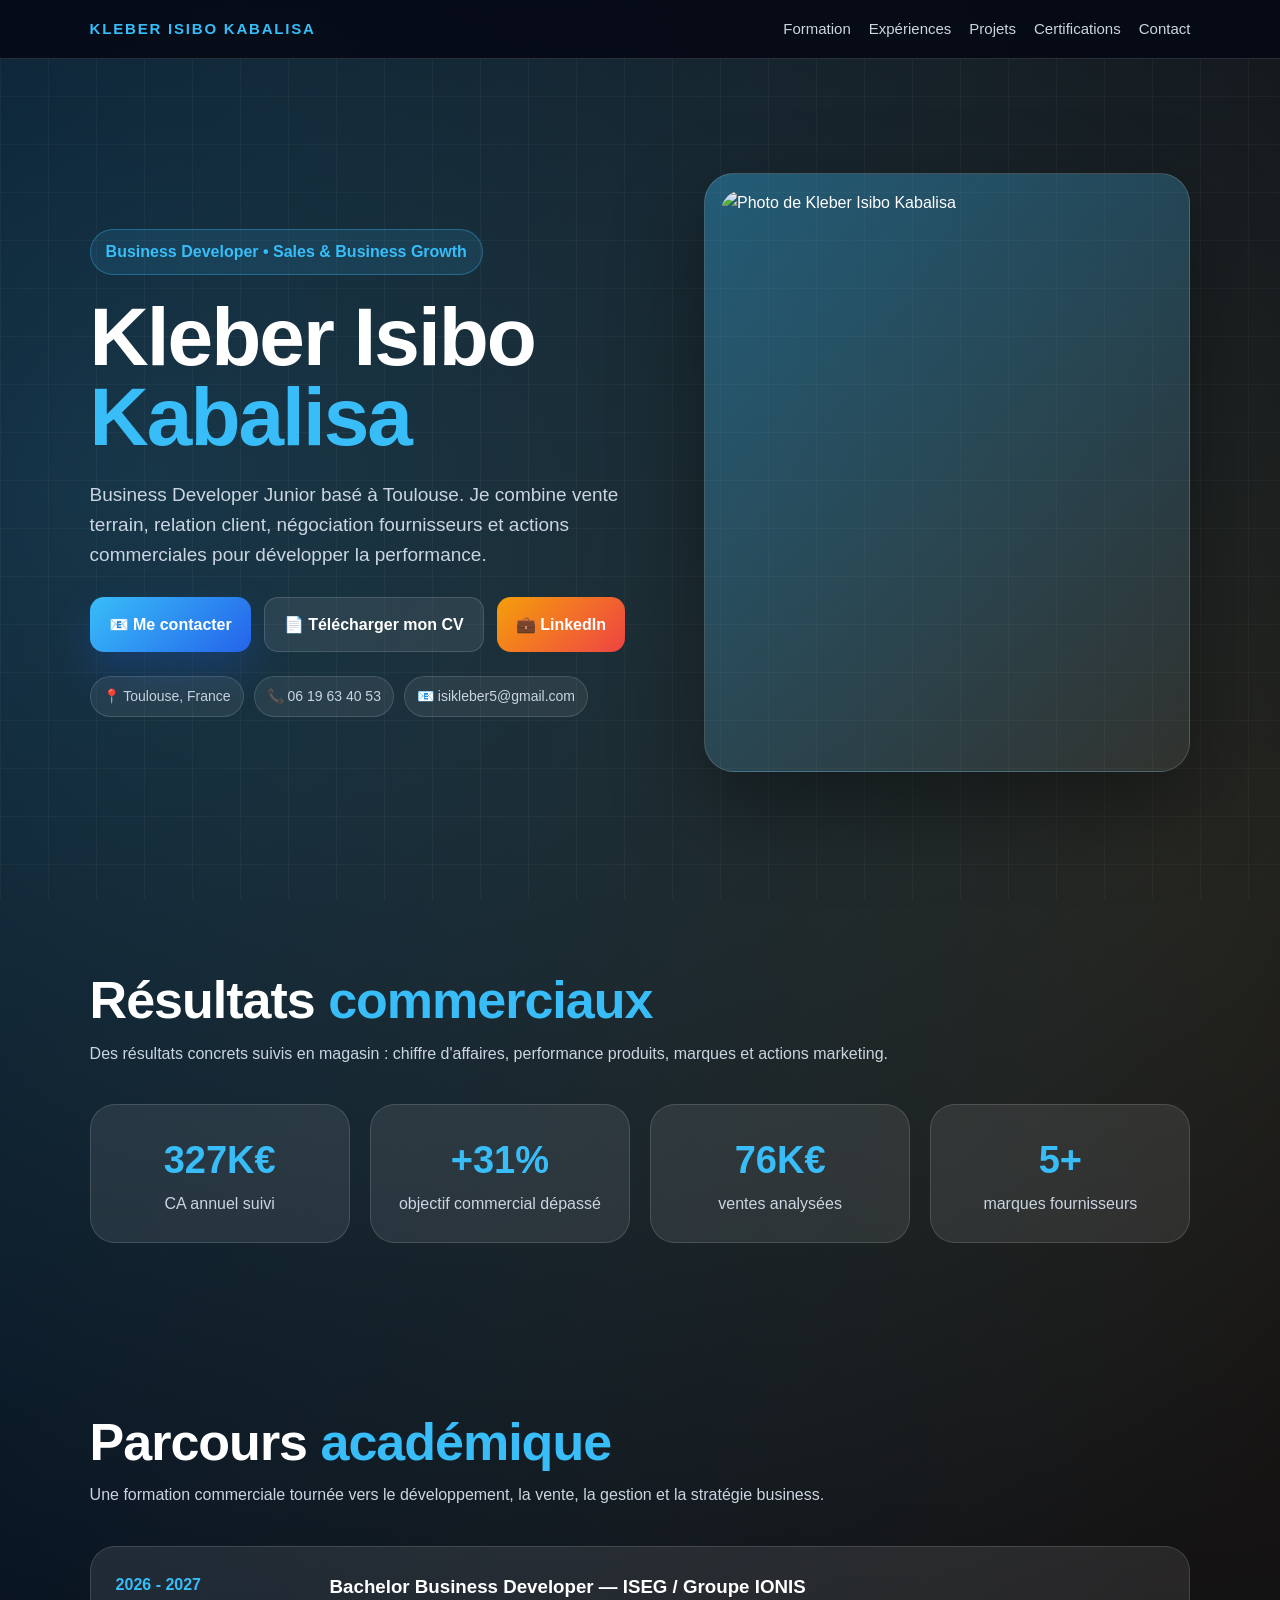
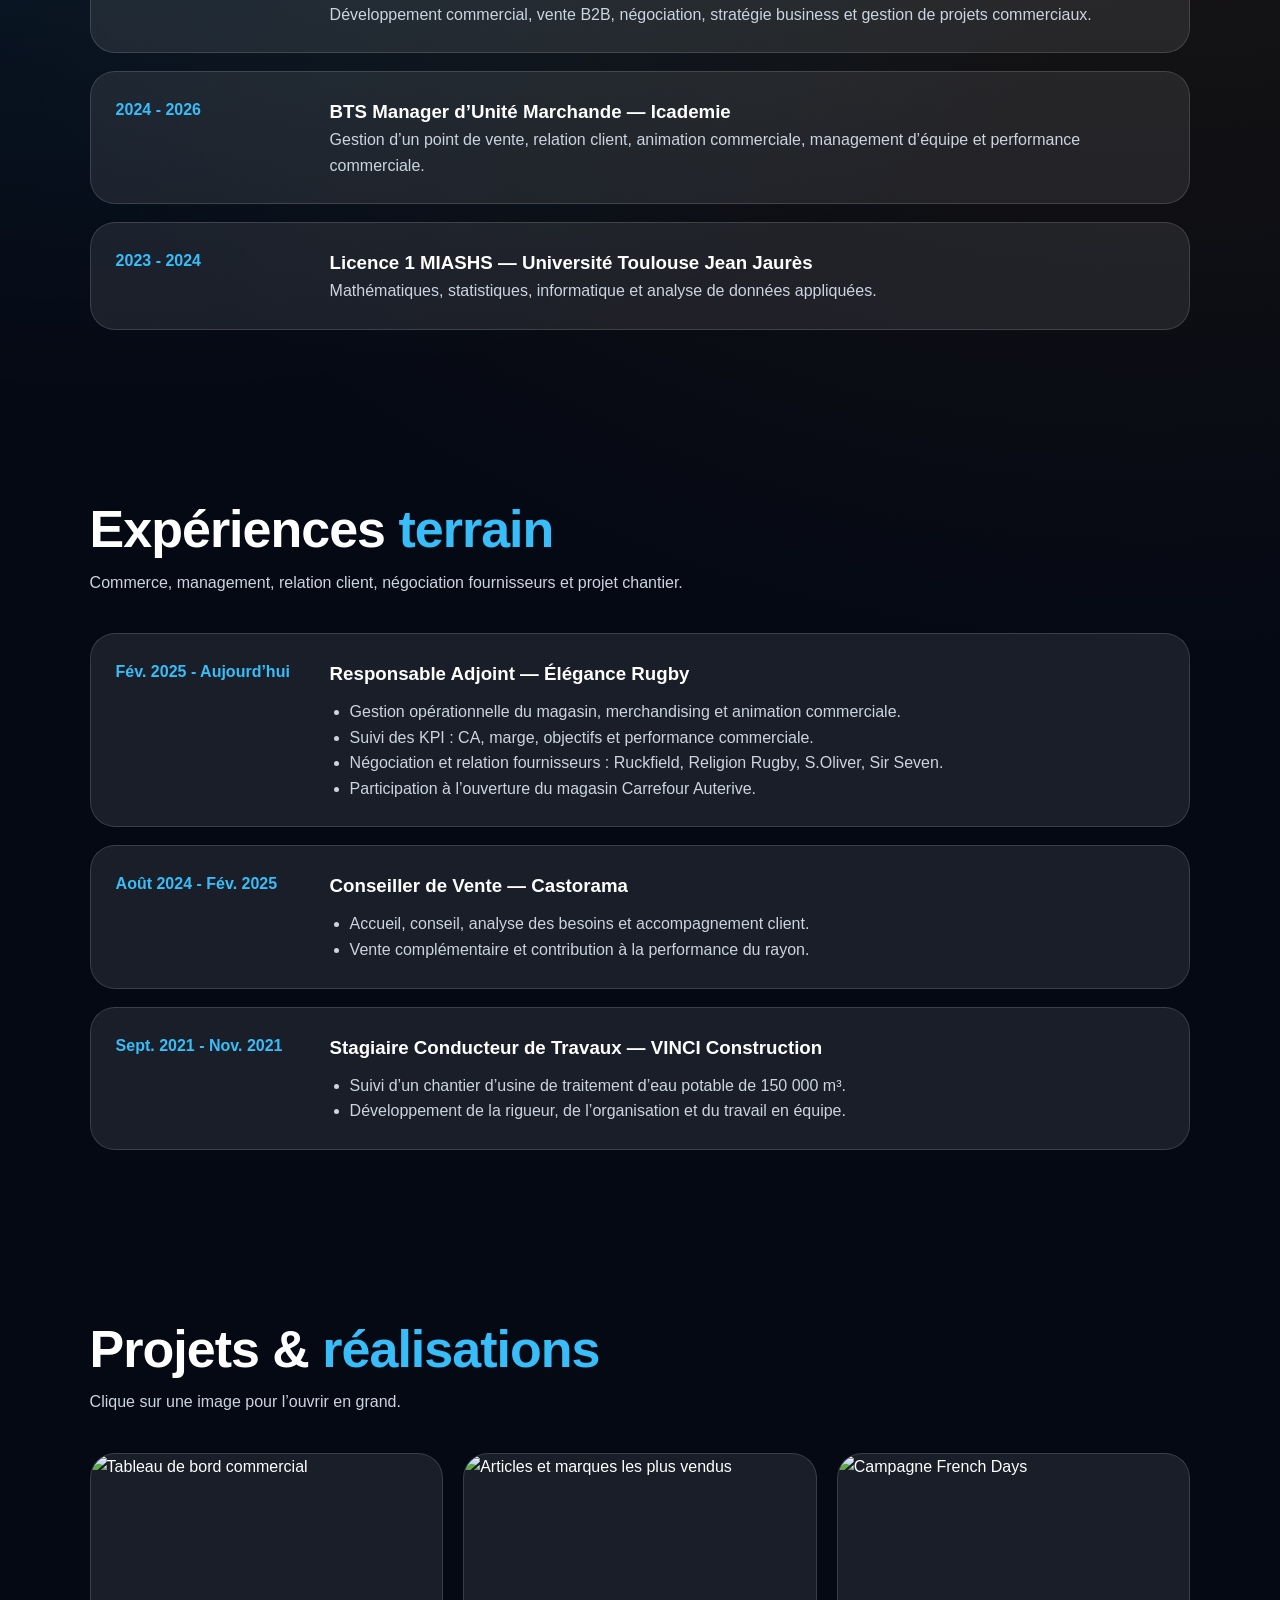
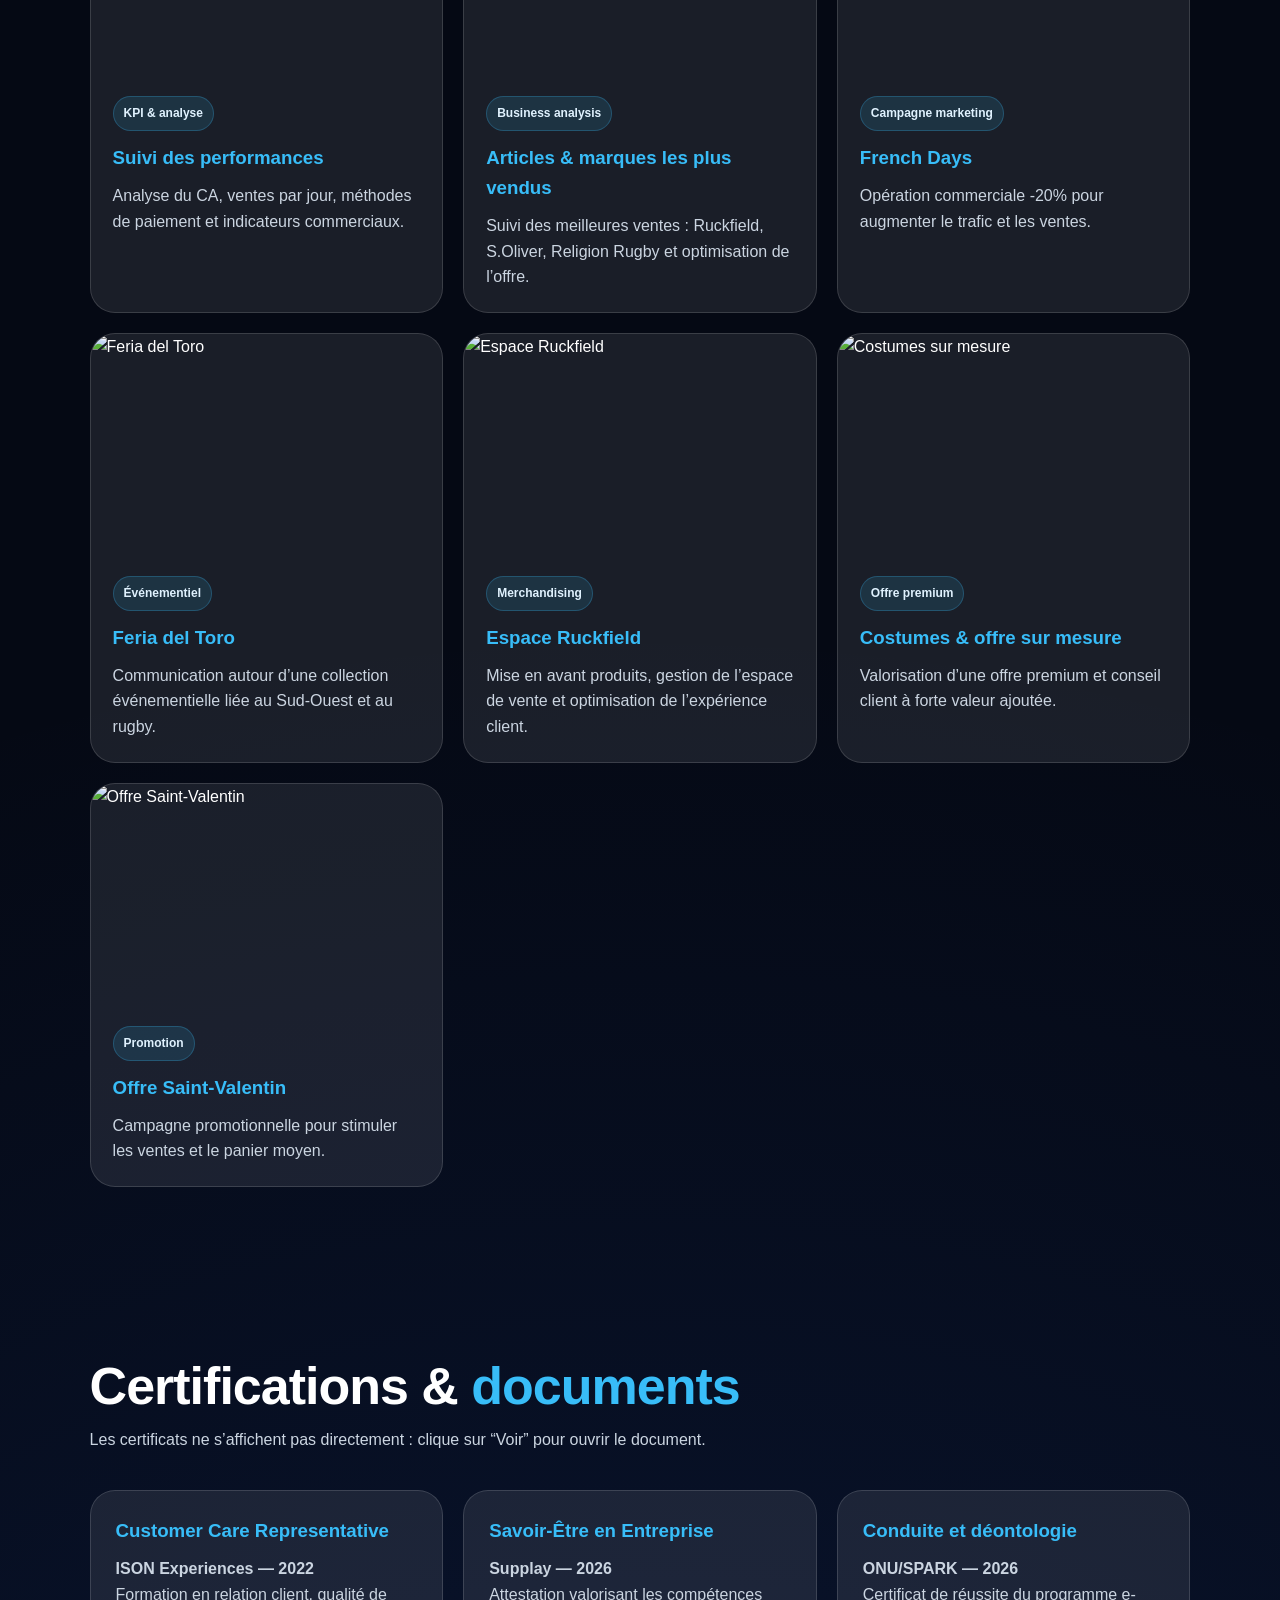
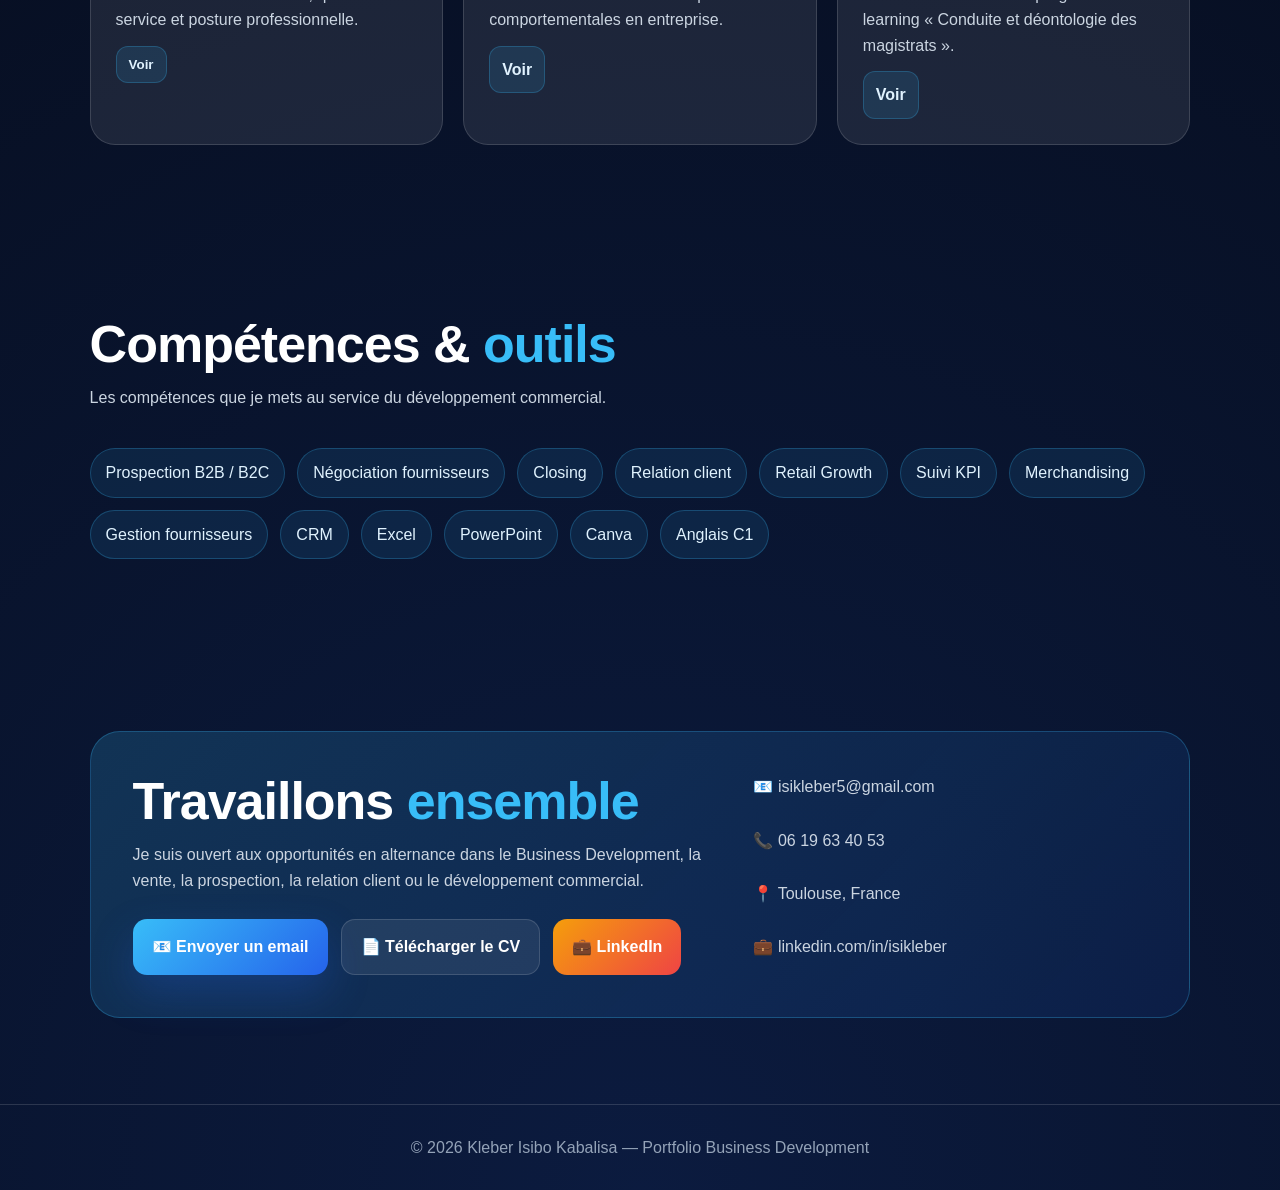
==== commit 21396385: "Add files via upload" ====
--- a/index.html
+++ b/index.html
@@ -3,525 +3,222 @@
 <head>
   <meta charset="UTF-8" />
   <meta name="viewport" content="width=device-width, initial-scale=1.0" />
-  <title>Kleber Isibo Kabalisa | Business Development</title>
-  <meta name="description" content="Portfolio professionnel de Kleber Isibo Kabalisa, Business Development, Sales et Client Relations à Toulouse." />
-  <style>
-    :root{
-      --bg:#050b16;
-      --bg2:#071426;
-      --card:rgba(255,255,255,.075);
-      --line:rgba(255,255,255,.13);
-      --text:#ffffff;
-      --muted:#cbd5e1;
-      --blue:#38bdf8;
-      --blue2:#2563eb;
-      --green:#22c55e;
-    }
-
-    *{margin:0;padding:0;box-sizing:border-box;font-family:Arial,Helvetica,sans-serif;scroll-behavior:smooth}
-    body{
-      background:
-        radial-gradient(circle at 12% 8%, rgba(56,189,248,.22), transparent 28%),
-        radial-gradient(circle at 90% 20%, rgba(37,99,235,.22), transparent 30%),
-        radial-gradient(circle at 50% 100%, rgba(34,197,94,.08), transparent 28%),
-        var(--bg);
-      color:var(--text);
-      line-height:1.6;
-      overflow-x:hidden;
-    }
-
-    body:before{
-      content:"";
-      position:fixed;
-      inset:0;
-      background-image:
-        linear-gradient(rgba(255,255,255,.035) 1px, transparent 1px),
-        linear-gradient(90deg, rgba(255,255,255,.035) 1px, transparent 1px);
-      background-size:50px 50px;
-      mask-image:linear-gradient(to bottom, black, transparent);
-      pointer-events:none;
-      z-index:-1;
-    }
-
-    a{text-decoration:none;color:inherit}
-
-    nav{
-      position:fixed;
-      top:0;
-      width:100%;
-      padding:17px 7%;
-      display:flex;
-      justify-content:space-between;
-      align-items:center;
-      background:rgba(5,11,22,.82);
-      backdrop-filter:blur(16px);
-      border-bottom:1px solid var(--line);
-      z-index:50;
-    }
-
-    .logo{
-      font-size:14px;
-      letter-spacing:1.5px;
-      font-weight:900;
-      color:var(--blue);
-      text-transform:uppercase;
-    }
-
-    .navlinks{display:flex;gap:20px;font-size:14px;color:var(--muted)}
-    .navlinks a{transition:.25s}
-    .navlinks a:hover{color:var(--blue)}
-
-    header{
-      min-height:100vh;
-      display:grid;
-      grid-template-columns:1.12fr .88fr;
-      gap:55px;
-      align-items:center;
-      padding:125px 7% 70px;
-    }
-
-    .badge{
-      display:inline-flex;
-      padding:9px 16px;
-      border:1px solid rgba(56,189,248,.38);
-      color:var(--blue);
-      border-radius:999px;
-      background:rgba(56,189,248,.09);
-      margin-bottom:22px;
-      animation:fadeUp .8s ease both;
-    }
-
-    h1{
-      font-size:clamp(42px,7vw,82px);
-      line-height:.98;
-      letter-spacing:-2px;
-      margin-bottom:22px;
-      animation:fadeUp .9s ease both .1s;
-    }
-
-    h1 span,h2 span{color:var(--blue)}
-
-    .hero p{
-      color:var(--muted);
-      font-size:19px;
-      max-width:700px;
-      margin-bottom:28px;
-      animation:fadeUp .9s ease both .2s;
-    }
-
-    .buttons{
-      display:flex;
-      flex-wrap:wrap;
-      gap:14px;
-      margin-top:22px;
-      animation:fadeUp .9s ease both .3s;
-    }
-
-    .btn{
-      padding:14px 20px;
-      border-radius:13px;
-      font-weight:850;
-      display:inline-flex;
-      align-items:center;
-      gap:8px;
-      transition:.28s;
-      border:1px solid transparent;
-    }
-
-    .btn-primary{
-      background:linear-gradient(135deg,var(--blue),var(--blue2));
-      color:white;
-      box-shadow:0 20px 45px rgba(37,99,235,.28);
-    }
-
-    .btn-dark{
-      background:rgba(255,255,255,.07);
-      border-color:rgba(255,255,255,.16);
-      color:white;
-    }
-
-    .btn:hover{
-      transform:translateY(-4px);
-      box-shadow:0 18px 45px rgba(0,0,0,.25);
-    }
-
-    .quick{
-      display:flex;
-      flex-wrap:wrap;
-      gap:10px;
-      margin-top:24px;
-      color:var(--muted);
-      font-size:14px;
-      animation:fadeUp .9s ease both .4s;
-    }
-
-    .quick span{
-      background:rgba(255,255,255,.07);
-      border:1px solid rgba(255,255,255,.11);
-      padding:8px 12px;
-      border-radius:999px;
-    }
-
-    .photo-card{
-      position:relative;
-      padding:16px;
-      border-radius:30px;
-      background:linear-gradient(145deg,rgba(56,189,248,.35),rgba(255,255,255,.06));
-      border:1px solid rgba(255,255,255,.16);
-      box-shadow:0 35px 90px rgba(0,0,0,.40);
-      animation:floatIn 1.1s ease both .2s;
-    }
-
-    .photo-card img{
-      width:100%;
-      display:block;
-      aspect-ratio:4/5;
-      object-fit:cover;
-      object-position:center top;
-      border-radius:22px;
-    }
-
-    .float-badge{
-      position:absolute;
-      left:-20px;
-      bottom:34px;
-      background:rgba(5,11,22,.92);
-      border:1px solid rgba(56,189,248,.35);
-      border-radius:18px;
-      padding:15px 17px;
-      color:var(--muted);
-      box-shadow:0 20px 55px rgba(0,0,0,.40);
-      animation:pulse 2.6s ease-in-out infinite;
-    }
-
-    .float-badge strong{display:block;color:var(--blue);font-size:26px}
-
-    section{padding:85px 7%}
-
-    .section-head{max-width:820px;margin-bottom:38px}
-    h2{font-size:clamp(31px,5vw,50px);line-height:1.05;margin-bottom:12px;letter-spacing:-1px}
-    .subtitle{color:var(--muted);max-width:780px}
-
-    .grid{display:grid;grid-template-columns:repeat(3,1fr);gap:20px}
-    .card{
-      background:var(--card);
-      border:1px solid var(--line);
-      border-radius:24px;
-      padding:26px;
-      transition:.28s;
-      position:relative;
-      overflow:hidden;
-    }
-
-    .card:before{
-      content:"";
-      position:absolute;
-      top:0;
-      left:-100%;
-      width:100%;
-      height:100%;
-      background:linear-gradient(90deg,transparent,rgba(255,255,255,.07),transparent);
-      transition:.6s;
-    }
-
-    .card:hover:before{left:100%}
-    .card:hover{
-      transform:translateY(-8px);
-      border-color:rgba(56,189,248,.45);
-      box-shadow:0 24px 65px rgba(0,0,0,.28);
-    }
-
-    .card h3{color:var(--blue);margin-bottom:10px;font-size:20px}
-    .card p,.card li{color:var(--muted);font-size:15px}
-    ul{margin-left:18px;margin-top:10px}
-
-    .stats{display:grid;grid-template-columns:repeat(4,1fr);gap:18px}
-    .stat{
-      text-align:center;
-      padding:24px;
-      background:rgba(56,189,248,.1);
-      border:1px solid rgba(56,189,248,.22);
-      border-radius:22px;
-      transition:.25s;
-    }
-    .stat:hover{transform:translateY(-6px)}
-    .stat strong{display:block;color:var(--blue);font-size:36px}
-    .stat span{color:var(--muted);font-size:14px}
-
-    .timeline{display:grid;gap:18px}
-    .timeline-item{
-      display:grid;
-      grid-template-columns:190px 1fr;
-      gap:24px;
-      padding:25px;
-      background:rgba(255,255,255,.06);
-      border:1px solid var(--line);
-      border-radius:24px;
-      transition:.25s;
-    }
-    .timeline-item:hover{transform:translateX(6px);border-color:rgba(56,189,248,.38)}
-    .date{color:var(--blue);font-weight:900}
-
-    .cert-actions{margin-top:18px;display:flex;gap:10px;flex-wrap:wrap}
-    .mini-btn{
-      padding:10px 13px;
-      border-radius:11px;
-      background:rgba(56,189,248,.12);
-      border:1px solid rgba(56,189,248,.25);
-      color:#e0f2fe;
-      font-weight:800;
-      font-size:14px;
-      transition:.25s;
-    }
-    .mini-btn:hover{background:rgba(56,189,248,.22);transform:translateY(-2px)}
-
-    .certificate-preview{
-      width:100%;
-      height:155px;
-      object-fit:cover;
-      object-position:center;
-      border-radius:16px;
-      margin-bottom:16px;
-      border:1px solid rgba(255,255,255,.16);
-    }
-
-    .skills{display:flex;flex-wrap:wrap;gap:12px}
-    .skill{
-      padding:11px 15px;
-      border-radius:999px;
-      background:rgba(56,189,248,.10);
-      border:1px solid rgba(56,189,248,.25);
-      color:#e0f2fe;
-      font-size:14px;
-      transition:.25s;
-    }
-    .skill:hover{transform:translateY(-3px);background:rgba(56,189,248,.18)}
-
-    .contact{
-      background:linear-gradient(135deg,rgba(56,189,248,.18),rgba(37,99,235,.10));
-      border:1px solid rgba(56,189,248,.26);
-      border-radius:30px;
-      padding:42px;
-      display:grid;
-      grid-template-columns:1.2fr .8fr;
-      gap:30px;
-    }
-
-    .contact-list{color:var(--muted);display:grid;gap:11px}
-    footer{padding:30px 7%;text-align:center;color:#94a3b8;border-top:1px solid var(--line)}
-
-    .reveal{opacity:0;transform:translateY(28px);animation:fadeUp .8s ease forwards}
-    @keyframes fadeUp{from{opacity:0;transform:translateY(28px)}to{opacity:1;transform:translateY(0)}}
-    @keyframes floatIn{from{opacity:0;transform:translateX(35px) scale(.97)}to{opacity:1;transform:translateX(0) scale(1)}}
-    @keyframes pulse{0%,100%{transform:translateY(0)}50%{transform:translateY(-7px)}}
-
-    @media(max-width:960px){
-      header,.contact{grid-template-columns:1fr}
-      .grid,.stats{grid-template-columns:1fr 1fr}
-      .float-badge{left:15px}
-    }
-
-    @media(max-width:650px){
-      nav{flex-direction:column;gap:10px;align-items:flex-start}
-      .navlinks{flex-wrap:wrap;gap:12px}
-      header{padding-top:170px}
-      .grid,.stats{grid-template-columns:1fr}
-      .timeline-item{grid-template-columns:1fr}
-      h1{letter-spacing:-1px}
-    }
-  </style>
+  <title>Kleber Isibo Kabalisa | Business Developer</title>
+  <meta name="description" content="Portfolio professionnel de Kleber Isibo Kabalisa, Business Developer Junior à Toulouse." />
+  <link rel="stylesheet" href="style.css" />
 </head>
 <body>
-
-<nav>
-  <div class="logo">KLEBER ISIBO KABALISA</div>
-  <div class="navlinks">
-    <a href="#about">À propos</a>
-    <a href="#experience">Expériences</a>
-    <a href="#certifications">Certifications</a>
-    <a href="#contact">Contact</a>
-  </div>
-</nav>
-
-<header>
-  <div class="hero">
-    <div class="badge">Business Development • Sales • Client Relations</div>
-    <h1>Kleber Isibo <span>Kabalisa</span></h1>
-    <p>
-      Business Developer Junior basé à Toulouse. Je développe des opportunités commerciales
-      grâce à la prospection, la négociation, la relation client et une forte culture du terrain.
-    </p>
-    <div class="buttons">
-      <a class="btn btn-primary" href="mailto:isikleber5@gmail.com">📧 Me contacter</a>
-      <a class="btn btn-dark" href="CV_Kleber_Isibo_Kabalisa_Premium.pdf" download>📄 Télécharger mon CV</a>
-      <a class="btn btn-dark" href="https://www.linkedin.com/in/isikleber" target="_blank">💼 Voir LinkedIn</a>
-    </div>
-    <div class="quick">
-      <span>📍 Toulouse, France</span>
-      <span>📞 06 19 63 40 53</span>
-      <span>📧 isikleber5@gmail.com</span>
-    </div>
-  </div>
-
-  <div class="photo-card">
-    <img src="photo-kleber.jpeg" alt="Kleber Isibo Kabalisa">
-    <div class="float-badge"><strong>3+</strong>années d’expérience terrain</div>
-  </div>
-</header>
-
-<section id="about" class="reveal">
-  <div class="section-head">
-    <h2>À propos de <span>moi</span></h2>
-    <p class="subtitle">
-      Je suis un profil commercial motivé, sérieux et orienté résultats. Mon parcours m’a permis
-      de développer des compétences solides en vente, relation client, gestion de magasin,
-      management terrain et développement commercial.
-    </p>
-  </div>
-
-  <div class="stats">
-    <div class="stat"><strong>3+</strong><span>années d’expérience terrain</span></div>
-    <div class="stat"><strong>327K€</strong><span>CA annuel suivi</span></div>
-    <div class="stat"><strong>+31%</strong><span>objectif dépassé</span></div>
-    <div class="stat"><strong>C1</strong><span>niveau d’anglais</span></div>
-  </div>
-</section>
-
-<section id="experience" class="reveal">
-  <div class="section-head">
-    <h2>Mes <span>expériences</span></h2>
-    <p class="subtitle">Un parcours entre commerce, management, relation client et projet terrain.</p>
-  </div>
-
-  <div class="timeline">
-    <div class="timeline-item">
-      <div class="date">Fév. 2025 – Aujourd’hui</div>
-      <div>
-        <h3>Responsable Adjoint — Élégance Rugby</h3>
-        <ul>
-          <li>Gestion opérationnelle du magasin.</li>
-          <li>Suivi des KPI, chiffre d’affaires, marge et objectifs.</li>
-          <li>Gestion des stocks, fournisseurs, commandes et merchandising.</li>
-          <li>Participation au développement du magasin d’Auterive.</li>
-        </ul>
-      </div>
-    </div>
-
-    <div class="timeline-item">
-      <div class="date">Août 2024 – Fév. 2025</div>
-      <div>
-        <h3>Conseiller de Vente — Castorama</h3>
-        <ul>
-          <li>Accueil, conseil et accompagnement client.</li>
-          <li>Analyse des besoins et vente complémentaire.</li>
-          <li>Gestion de rayon et contribution à la performance commerciale.</li>
-        </ul>
-      </div>
-    </div>
-
-    <div class="timeline-item">
-      <div class="date">Sept. 2021 – Nov. 2021</div>
-      <div>
-        <h3>Stagiaire Conducteur de Travaux — VINCI Construction</h3>
-        <ul>
-          <li>Suivi d’un chantier d’usine de traitement d’eau potable de 150 000 m³.</li>
-          <li>Observation et participation au suivi de l’avancement des travaux.</li>
-          <li>Développement de la rigueur, de l’organisation et du travail en équipe.</li>
-        </ul>
-      </div>
-    </div>
-  </div>
-</section>
-
-<section id="certifications" class="reveal">
-  <div class="section-head">
-    <h2>Mes <span>certifications</span></h2>
-    <p class="subtitle">Des documents qui valorisent ma relation client, mon savoir-être et mon sérieux professionnel.</p>
-  </div>
-
-  <div class="grid">
-    <div class="card">
-      <img class="certificate-preview" src="certificat-ison.jpeg" alt="Certificat ISON">
-      <h3>🏅 Customer Care Representative</h3>
-      <p><strong>ISON Experiences — 2022</strong></p>
-      <p>Formation en relation client, qualité de service, communication et posture professionnelle.</p>
-      <div class="cert-actions">
-        <a class="mini-btn" href="certificat-ison.jpeg" target="_blank">Voir</a>
-        <a class="mini-btn" href="certificat-ison.jpeg" download>Télécharger</a>
-      </div>
-    </div>
-
-    <div class="card">
-      <h3>🏅 Savoir-Être en Entreprise</h3>
-      <p><strong>Supplay — 2026</strong></p>
-      <p>Attestation valorisant les compétences comportementales et la posture professionnelle en entreprise.</p>
-      <div class="cert-actions">
-        <a class="mini-btn" href="attestation-supplay.pdf" target="_blank">Voir</a>
-        <a class="mini-btn" href="attestation-supplay.pdf" download>Télécharger</a>
-      </div>
-    </div>
-
-    <div class="card">
-      <h3>🏅 Conduite et déontologie</h3>
-      <p><strong>ONU/SPARK — 2026</strong></p>
-      <p>Certificat de réussite du programme e-learning « Conduite et déontologie des magistrats ».</p>
-      <div class="cert-actions">
-        <a class="mini-btn" href="certificat-onu-spark.pdf" target="_blank">Voir</a>
-        <a class="mini-btn" href="certificat-onu-spark.pdf" download>Télécharger</a>
-      </div>
-    </div>
-  </div>
-</section>
-
-<section class="reveal">
-  <div class="section-head">
-    <h2>Compétences & <span>outils</span></h2>
-    <p class="subtitle">Les compétences que je mets au service du développement commercial.</p>
-  </div>
-
-  <div class="skills">
-    <span class="skill">Prospection B2B / B2C</span>
-    <span class="skill">Négociation</span>
-    <span class="skill">Closing</span>
-    <span class="skill">Relation client</span>
-    <span class="skill">Développement commercial</span>
-    <span class="skill">Suivi KPI</span>
-    <span class="skill">Gestion fournisseurs</span>
-    <span class="skill">CRM</span>
-    <span class="skill">Excel</span>
-    <span class="skill">PowerPoint</span>
-    <span class="skill">Canva</span>
-    <span class="skill">Microsoft 365</span>
-    <span class="skill">Google Workspace</span>
-    <span class="skill">Anglais C1</span>
-  </div>
-</section>
-
-<section id="contact" class="reveal">
-  <div class="contact">
-    <div>
-      <h2>Travaillons <span>ensemble</span></h2>
-      <p class="subtitle">
-        Je suis ouvert aux opportunités en alternance dans le Business Development,
-        la vente, la prospection, la relation client ou le développement commercial.
+  <nav class="navbar">
+    <a class="logo" href="#home">KLEBER ISIBO KABALISA</a>
+    <div class="navlinks">
+      <a href="#formation">Formation</a>
+      <a href="#experience">Expériences</a>
+      <a href="#projects">Projets</a>
+      <a href="#certifications">Certifications</a>
+      <a href="#contact">Contact</a>
+    </div>
+  </nav>
+
+  <header id="home" class="hero">
+    <div class="hero-text">
+      <div class="badge">Business Developer • Sales & Business Growth</div>
+      <h1>Kleber Isibo <span>Kabalisa</span></h1>
+      <p>
+        Business Developer Junior basé à Toulouse. Je combine vente terrain, relation client,
+        négociation fournisseurs et actions commerciales pour développer la performance.
       </p>
       <div class="buttons">
-        <a class="btn btn-primary" href="mailto:isikleber5@gmail.com">📧 Envoyer un email</a>
-        <a class="btn btn-dark" href="CV_Kleber_Isibo_Kabalisa_Premium.pdf" download>📄 Télécharger le CV</a>
-      </div>
-    </div>
-    <div class="contact-list">
-      <div>📧 isikleber5@gmail.com</div>
-      <div>📞 06 19 63 40 53</div>
-      <div>📍 Toulouse, France</div>
-      <div>💼 www.linkedin.com/in/isikleber</div>
-    </div>
+        <a class="btn primary" href="mailto:isikleber5@gmail.com">📧 Me contacter</a>
+        <a class="btn dark" href="assets/CV_Kleber_Isibo_Kabalisa_Premium.pdf" download>📄 Télécharger mon CV</a>
+        <a class="btn gold" href="https://www.linkedin.com/in/isikleber" target="_blank" rel="noopener">💼 LinkedIn</a>
+      </div>
+      <div class="quick">
+        <span>📍 Toulouse, France</span>
+        <span>📞 06 19 63 40 53</span>
+        <span>📧 isikleber5@gmail.com</span>
+      </div>
+    </div>
+    <div class="photo-card">
+      <img src="assets/photo-kleber.jpeg" alt="Photo de Kleber Isibo Kabalisa" />
+    </div>
+  </header>
+
+  <section class="reveal">
+    <div class="head">
+      <h2>Résultats <span>commerciaux</span></h2>
+      <p>Des résultats concrets suivis en magasin : chiffre d'affaires, performance produits, marques et actions marketing.</p>
+    </div>
+    <div class="stats">
+      <div class="stat"><strong>327K€</strong><p>CA annuel suivi</p></div>
+      <div class="stat"><strong>+31%</strong><p>objectif commercial dépassé</p></div>
+      <div class="stat"><strong>76K€</strong><p>ventes analysées</p></div>
+      <div class="stat"><strong>5+</strong><p>marques fournisseurs</p></div>
+    </div>
+  </section>
+
+  <section id="formation" class="reveal">
+    <div class="head">
+      <h2>Parcours <span>académique</span></h2>
+      <p>Une formation commerciale tournée vers le développement, la vente, la gestion et la stratégie business.</p>
+    </div>
+    <div class="timeline">
+      <article class="item">
+        <div class="date">2026 - 2027</div>
+        <div><h3>Bachelor Business Developer — ISEG / Groupe IONIS</h3><p>Développement commercial, vente B2B, négociation, stratégie business et gestion de projets commerciaux.</p></div>
+      </article>
+      <article class="item">
+        <div class="date">2024 - 2026</div>
+        <div><h3>BTS Manager d’Unité Marchande — Icademie</h3><p>Gestion d’un point de vente, relation client, animation commerciale, management d’équipe et performance commerciale.</p></div>
+      </article>
+      <article class="item">
+        <div class="date">2023 - 2024</div>
+        <div><h3>Licence 1 MIASHS — Université Toulouse Jean Jaurès</h3><p>Mathématiques, statistiques, informatique et analyse de données appliquées.</p></div>
+      </article>
+    </div>
+  </section>
+
+  <section id="experience" class="reveal">
+    <div class="head">
+      <h2>Expériences <span>terrain</span></h2>
+      <p>Commerce, management, relation client, négociation fournisseurs et projet chantier.</p>
+    </div>
+    <div class="timeline">
+      <article class="item">
+        <div class="date">Fév. 2025 - Aujourd’hui</div>
+        <div>
+          <h3>Responsable Adjoint — Élégance Rugby</h3>
+          <ul>
+            <li>Gestion opérationnelle du magasin, merchandising et animation commerciale.</li>
+            <li>Suivi des KPI : CA, marge, objectifs et performance commerciale.</li>
+            <li>Négociation et relation fournisseurs : Ruckfield, Religion Rugby, S.Oliver, Sir Seven.</li>
+            <li>Participation à l’ouverture du magasin Carrefour Auterive.</li>
+          </ul>
+        </div>
+      </article>
+      <article class="item">
+        <div class="date">Août 2024 - Fév. 2025</div>
+        <div>
+          <h3>Conseiller de Vente — Castorama</h3>
+          <ul>
+            <li>Accueil, conseil, analyse des besoins et accompagnement client.</li>
+            <li>Vente complémentaire et contribution à la performance du rayon.</li>
+          </ul>
+        </div>
+      </article>
+      <article class="item">
+        <div class="date">Sept. 2021 - Nov. 2021</div>
+        <div>
+          <h3>Stagiaire Conducteur de Travaux — VINCI Construction</h3>
+          <ul>
+            <li>Suivi d’un chantier d’usine de traitement d’eau potable de 150 000 m³.</li>
+            <li>Développement de la rigueur, de l’organisation et du travail en équipe.</li>
+          </ul>
+        </div>
+      </article>
+    </div>
+  </section>
+
+  <section id="projects" class="reveal">
+    <div class="head">
+      <h2>Projets & <span>réalisations</span></h2>
+      <p>Clique sur une image pour l’ouvrir en grand.</p>
+    </div>
+    <div class="projects">
+      <article class="project">
+        <img src="assets/dashboard-ca.png" alt="Tableau de bord commercial" />
+        <div><span class="tag">KPI & analyse</span><h3>Suivi des performances</h3><p>Analyse du CA, ventes par jour, méthodes de paiement et indicateurs commerciaux.</p></div>
+      </article>
+      <article class="project">
+        <img src="assets/top-ventes.png" alt="Articles et marques les plus vendus" />
+        <div><span class="tag">Business analysis</span><h3>Articles & marques les plus vendus</h3><p>Suivi des meilleures ventes : Ruckfield, S.Oliver, Religion Rugby et optimisation de l’offre.</p></div>
+      </article>
+      <article class="project">
+        <img src="assets/french-days.jpeg" alt="Campagne French Days" />
+        <div><span class="tag">Campagne marketing</span><h3>French Days</h3><p>Opération commerciale -20% pour augmenter le trafic et les ventes.</p></div>
+      </article>
+      <article class="project">
+        <img src="assets/feria.jpeg" alt="Feria del Toro" />
+        <div><span class="tag">Événementiel</span><h3>Feria del Toro</h3><p>Communication autour d’une collection événementielle liée au Sud-Ouest et au rugby.</p></div>
+      </article>
+      <article class="project">
+        <img src="assets/ruckfield.jpeg" alt="Espace Ruckfield" />
+        <div><span class="tag">Merchandising</span><h3>Espace Ruckfield</h3><p>Mise en avant produits, gestion de l’espace de vente et optimisation de l’expérience client.</p></div>
+      </article>
+      <article class="project">
+        <img src="assets/costumes.jpeg" alt="Costumes sur mesure" />
+        <div><span class="tag">Offre premium</span><h3>Costumes & offre sur mesure</h3><p>Valorisation d’une offre premium et conseil client à forte valeur ajoutée.</p></div>
+      </article>
+      <article class="project">
+        <img src="assets/saint-valentin.jpeg" alt="Offre Saint-Valentin" />
+        <div><span class="tag">Promotion</span><h3>Offre Saint-Valentin</h3><p>Campagne promotionnelle pour stimuler les ventes et le panier moyen.</p></div>
+      </article>
+    </div>
+  </section>
+
+  <section id="certifications" class="reveal">
+    <div class="head">
+      <h2>Certifications & <span>documents</span></h2>
+      <p>Les certificats ne s’affichent pas directement : clique sur “Voir” pour ouvrir le document.</p>
+    </div>
+    <div class="grid">
+      <article class="card">
+        <h3>Customer Care Representative</h3>
+        <p><strong>ISON Experiences — 2022</strong></p>
+        <p>Formation en relation client, qualité de service et posture professionnelle.</p>
+        <button class="mini" data-img="assets/certificat-ison.jpeg">Voir</button>
+      </article>
+      <article class="card">
+        <h3>Savoir-Être en Entreprise</h3>
+        <p><strong>Supplay — 2026</strong></p>
+        <p>Attestation valorisant les compétences comportementales en entreprise.</p>
+        <a class="mini" href="assets/Attestation_Supplay_Kleber.pdf" target="_blank">Voir</a>
+      </article>
+      <article class="card">
+        <h3>Conduite et déontologie</h3>
+        <p><strong>ONU/SPARK — 2026</strong></p>
+        <p>Certificat de réussite du programme e-learning « Conduite et déontologie des magistrats ».</p>
+        <a class="mini" href="assets/Certificat_ONU_SPARK_Kleber.pdf" target="_blank">Voir</a>
+      </article>
+    </div>
+  </section>
+
+  <section class="reveal">
+    <div class="head">
+      <h2>Compétences & <span>outils</span></h2>
+      <p>Les compétences que je mets au service du développement commercial.</p>
+    </div>
+    <div class="skills">
+      <span>Prospection B2B / B2C</span><span>Négociation fournisseurs</span><span>Closing</span><span>Relation client</span><span>Retail Growth</span><span>Suivi KPI</span><span>Merchandising</span><span>Gestion fournisseurs</span><span>CRM</span><span>Excel</span><span>PowerPoint</span><span>Canva</span><span>Anglais C1</span>
+    </div>
+  </section>
+
+  <section id="contact" class="reveal">
+    <div class="contact">
+      <div>
+        <h2>Travaillons <span>ensemble</span></h2>
+        <p>Je suis ouvert aux opportunités en alternance dans le Business Development, la vente, la prospection, la relation client ou le développement commercial.</p>
+        <div class="buttons">
+          <a class="btn primary" href="mailto:isikleber5@gmail.com">📧 Envoyer un email</a>
+          <a class="btn dark" href="assets/CV_Kleber_Isibo_Kabalisa_Premium.pdf" download>📄 Télécharger le CV</a>
+          <a class="btn gold" href="https://www.linkedin.com/in/isikleber" target="_blank" rel="noopener">💼 LinkedIn</a>
+        </div>
+      </div>
+      <div class="contact-list">
+        <div>📧 isikleber5@gmail.com</div>
+        <div>📞 06 19 63 40 53</div>
+        <div>📍 Toulouse, France</div>
+        <div>💼 linkedin.com/in/isikleber</div>
+      </div>
+    </div>
+  </section>
+
+  <footer>© 2026 Kleber Isibo Kabalisa — Portfolio Business Development</footer>
+
+  <div class="modal" id="modal">
+    <button class="close" id="closeModal">Fermer</button>
+    <img id="modalImg" alt="Aperçu" />
   </div>
-</section>
-
-<footer>
-  © 2026 Kleber Isibo Kabalisa — Portfolio Business Development
-</footer>
-
+
+  <script src="script.js"></script>
 </body>
 </html>
--- a/style.css
+++ b/style.css
@@ -0,0 +1,65 @@
+:root{--bg:#050914;--card:rgba(255,255,255,.085);--line:rgba(255,255,255,.14);--muted:#cbd5e1;--blue:#38bdf8;--blue2:#2563eb;--gold:#f59e0b;--red:#ef4444}
+*{box-sizing:border-box;margin:0;padding:0;font-family:Arial,Helvetica,sans-serif;scroll-behavior:smooth}
+body{background:radial-gradient(circle at 10% 8%,rgba(56,189,248,.23),transparent 27%),radial-gradient(circle at 90% 14%,rgba(245,158,11,.13),transparent 27%),radial-gradient(circle at 50% 100%,rgba(37,99,235,.20),transparent 36%),#050914;color:#fff;line-height:1.6;overflow-x:hidden}
+body:before{content:"";position:fixed;inset:0;pointer-events:none;z-index:-1;background-image:linear-gradient(rgba(255,255,255,.035) 1px,transparent 1px),linear-gradient(90deg,rgba(255,255,255,.035) 1px,transparent 1px);background-size:48px 48px}
+a{text-decoration:none;color:inherit}
+.navbar{position:sticky;top:0;z-index:50;background:rgba(5,9,20,.88);backdrop-filter:blur(16px);border-bottom:1px solid var(--line);padding:17px 7%;display:flex;justify-content:space-between;align-items:center;gap:18px;flex-wrap:wrap}
+.logo{font-weight:900;letter-spacing:1.8px;color:var(--blue);font-size:15px}
+.navlinks{display:flex;gap:18px;flex-wrap:wrap;color:var(--muted);font-size:15px}
+.navlinks a:hover{color:var(--blue)}
+.hero{min-height:92vh;padding:76px 7%;display:grid;grid-template-columns:1.07fr .93fr;gap:55px;align-items:center}
+.badge{display:inline-block;background:rgba(56,189,248,.12);border:1px solid rgba(56,189,248,.35);color:var(--blue);padding:9px 15px;border-radius:999px;font-weight:900;margin-bottom:22px;animation:up .7s both}
+h1{font-size:clamp(42px,7vw,82px);line-height:.98;letter-spacing:-2px;margin-bottom:22px;animation:up .8s both .1s}
+h1 span,h2 span{color:var(--blue)}
+.hero p{font-size:19px;color:var(--muted);max-width:720px;animation:up .8s both .2s}
+.buttons{display:flex;gap:13px;flex-wrap:wrap;margin-top:26px;animation:up .8s both .3s}
+.btn{padding:14px 19px;border-radius:14px;font-weight:900;display:inline-flex;gap:8px;align-items:center;transition:.25s;cursor:pointer;border:0}
+.primary{background:linear-gradient(135deg,var(--blue),var(--blue2));box-shadow:0 18px 42px rgba(37,99,235,.25);color:#fff}
+.dark{background:rgba(255,255,255,.08);border:1px solid var(--line);color:#fff}
+.gold{background:linear-gradient(135deg,var(--gold),var(--red));color:white}
+.btn:hover{transform:translateY(-4px);box-shadow:0 20px 50px rgba(0,0,0,.30)}
+.quick{display:flex;flex-wrap:wrap;gap:10px;margin-top:24px;color:var(--muted);font-size:14px}
+.quick span{padding:8px 12px;border-radius:999px;background:rgba(255,255,255,.07);border:1px solid var(--line)}
+.photo-card{padding:16px;border-radius:30px;background:linear-gradient(145deg,rgba(56,189,248,.35),rgba(255,255,255,.06));border:1px solid var(--line);box-shadow:0 35px 90px rgba(0,0,0,.40);animation:float .95s both .15s}
+.photo-card img{width:100%;border-radius:22px;display:block;aspect-ratio:4/5;object-fit:cover;object-position:center top}
+section{padding:86px 7%}
+.head{max-width:880px;margin-bottom:38px}
+h2{font-size:clamp(31px,5vw,52px);line-height:1.05;letter-spacing:-1px;margin-bottom:13px}
+.head p,.contact p{color:var(--muted);max-width:840px}
+.stats,.grid,.projects{display:grid;gap:20px}
+.stats{grid-template-columns:repeat(4,1fr)}
+.grid{grid-template-columns:repeat(3,1fr)}
+.projects{grid-template-columns:repeat(3,1fr)}
+.stat,.card,.item,.project{background:var(--card);border:1px solid var(--line);border-radius:25px;transition:.28s}
+.stat{padding:25px;text-align:center}
+.stat strong{display:block;font-size:38px;color:var(--blue)}
+.stat p,.card p,.item p,.item li,.project p{color:var(--muted)}
+.stat:hover,.card:hover,.item:hover,.project:hover{transform:translateY(-7px);border-color:rgba(56,189,248,.45);box-shadow:0 24px 60px rgba(0,0,0,.25)}
+.timeline{display:grid;gap:18px}
+.item{display:grid;grid-template-columns:190px 1fr;gap:24px;padding:25px}
+.date{color:var(--blue);font-weight:900}
+ul{margin-left:20px;margin-top:10px}
+.card{padding:25px}
+.card h3,.project h3{color:var(--blue);margin-bottom:10px}
+.project{overflow:hidden}
+.project img{width:100%;height:220px;object-fit:cover;display:block;transition:.35s;cursor:pointer}
+.project:hover img{transform:scale(1.05)}
+.project div{padding:22px}
+.tag{display:inline-block;padding:7px 10px;border-radius:999px;background:rgba(56,189,248,.13);border:1px solid rgba(56,189,248,.25);color:#e0f2fe;font-weight:900;font-size:12px;margin-bottom:12px}
+.mini{display:inline-block;margin-top:13px;margin-right:8px;padding:10px 12px;border-radius:12px;background:rgba(56,189,248,.12);border:1px solid rgba(56,189,248,.25);font-weight:900;color:#e0f2fe;cursor:pointer}
+.skills{display:flex;flex-wrap:wrap;gap:12px}
+.skills span{padding:11px 15px;border-radius:999px;background:rgba(56,189,248,.10);border:1px solid rgba(56,189,248,.25);color:#e0f2fe;transition:.25s}
+.skills span:hover{transform:translateY(-3px)}
+.contact{display:grid;grid-template-columns:1.2fr .8fr;gap:30px;padding:42px;border-radius:30px;background:linear-gradient(135deg,rgba(56,189,248,.18),rgba(37,99,235,.10));border:1px solid rgba(56,189,248,.27)}
+.contact-list{display:grid;gap:12px;color:var(--muted)}
+footer{text-align:center;color:#94a3b8;padding:30px 7%;border-top:1px solid var(--line)}
+.modal{display:none;position:fixed;inset:0;background:rgba(0,0,0,.88);z-index:999;align-items:center;justify-content:center;padding:20px}
+.modal.open{display:flex}
+.modal img{max-width:96vw;max-height:86vh;border-radius:18px;border:1px solid var(--line)}
+.close{position:absolute;top:18px;right:18px;background:#fff;color:#111;border:0;border-radius:999px;padding:10px 14px;font-weight:900;cursor:pointer}
+.reveal{opacity:0;transform:translateY(28px);transition:.7s}
+.reveal.show{opacity:1;transform:translateY(0)}
+@keyframes up{from{opacity:0;transform:translateY(28px)}to{opacity:1;transform:translateY(0)}}
+@keyframes float{from{opacity:0;transform:translateX(35px) scale(.97)}to{opacity:1;transform:translateX(0) scale(1)}}
+@media(max-width:980px){.hero,.contact{grid-template-columns:1fr}.stats,.grid,.projects{grid-template-columns:1fr 1fr}}
+@media(max-width:680px){.navbar{align-items:flex-start;flex-direction:column}.hero{padding:52px 7%}.stats,.grid,.projects{grid-template-columns:1fr}.item{grid-template-columns:1fr}h1{letter-spacing:-1px}.project img{height:240px}}
